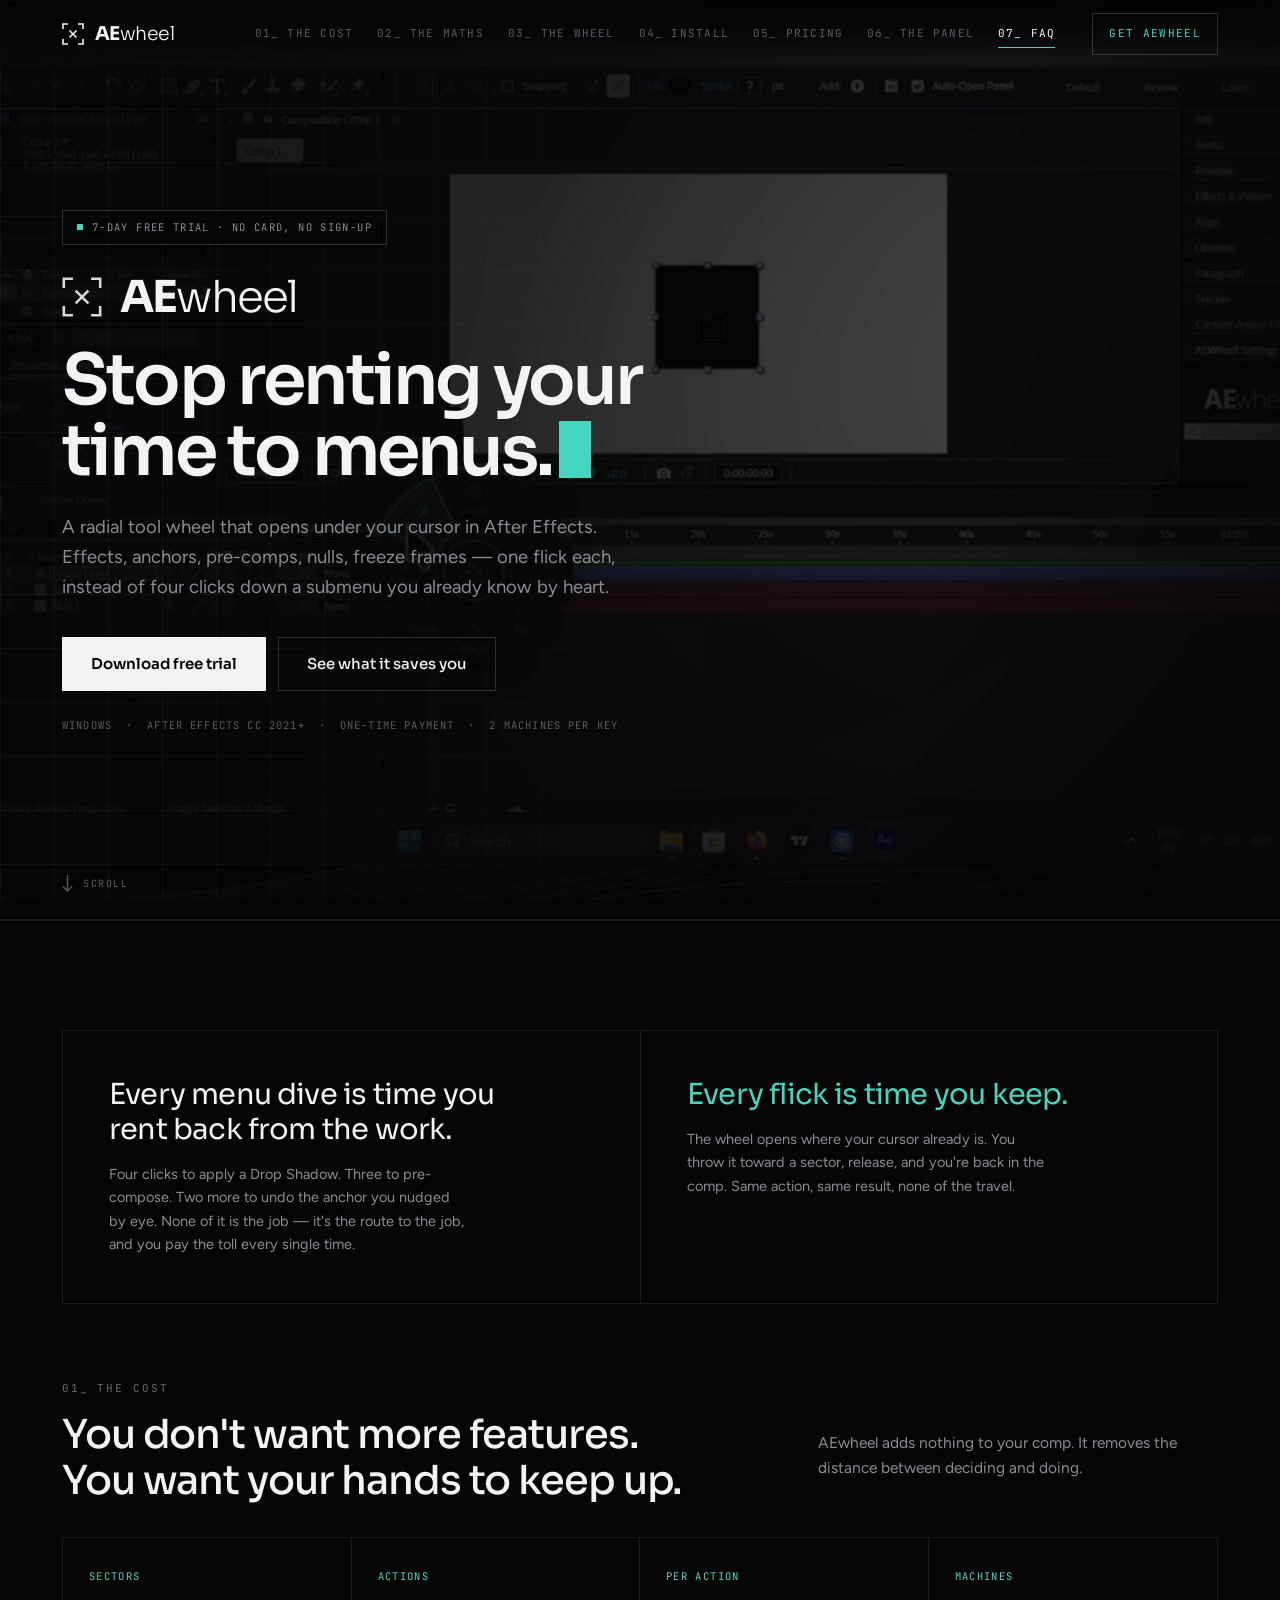
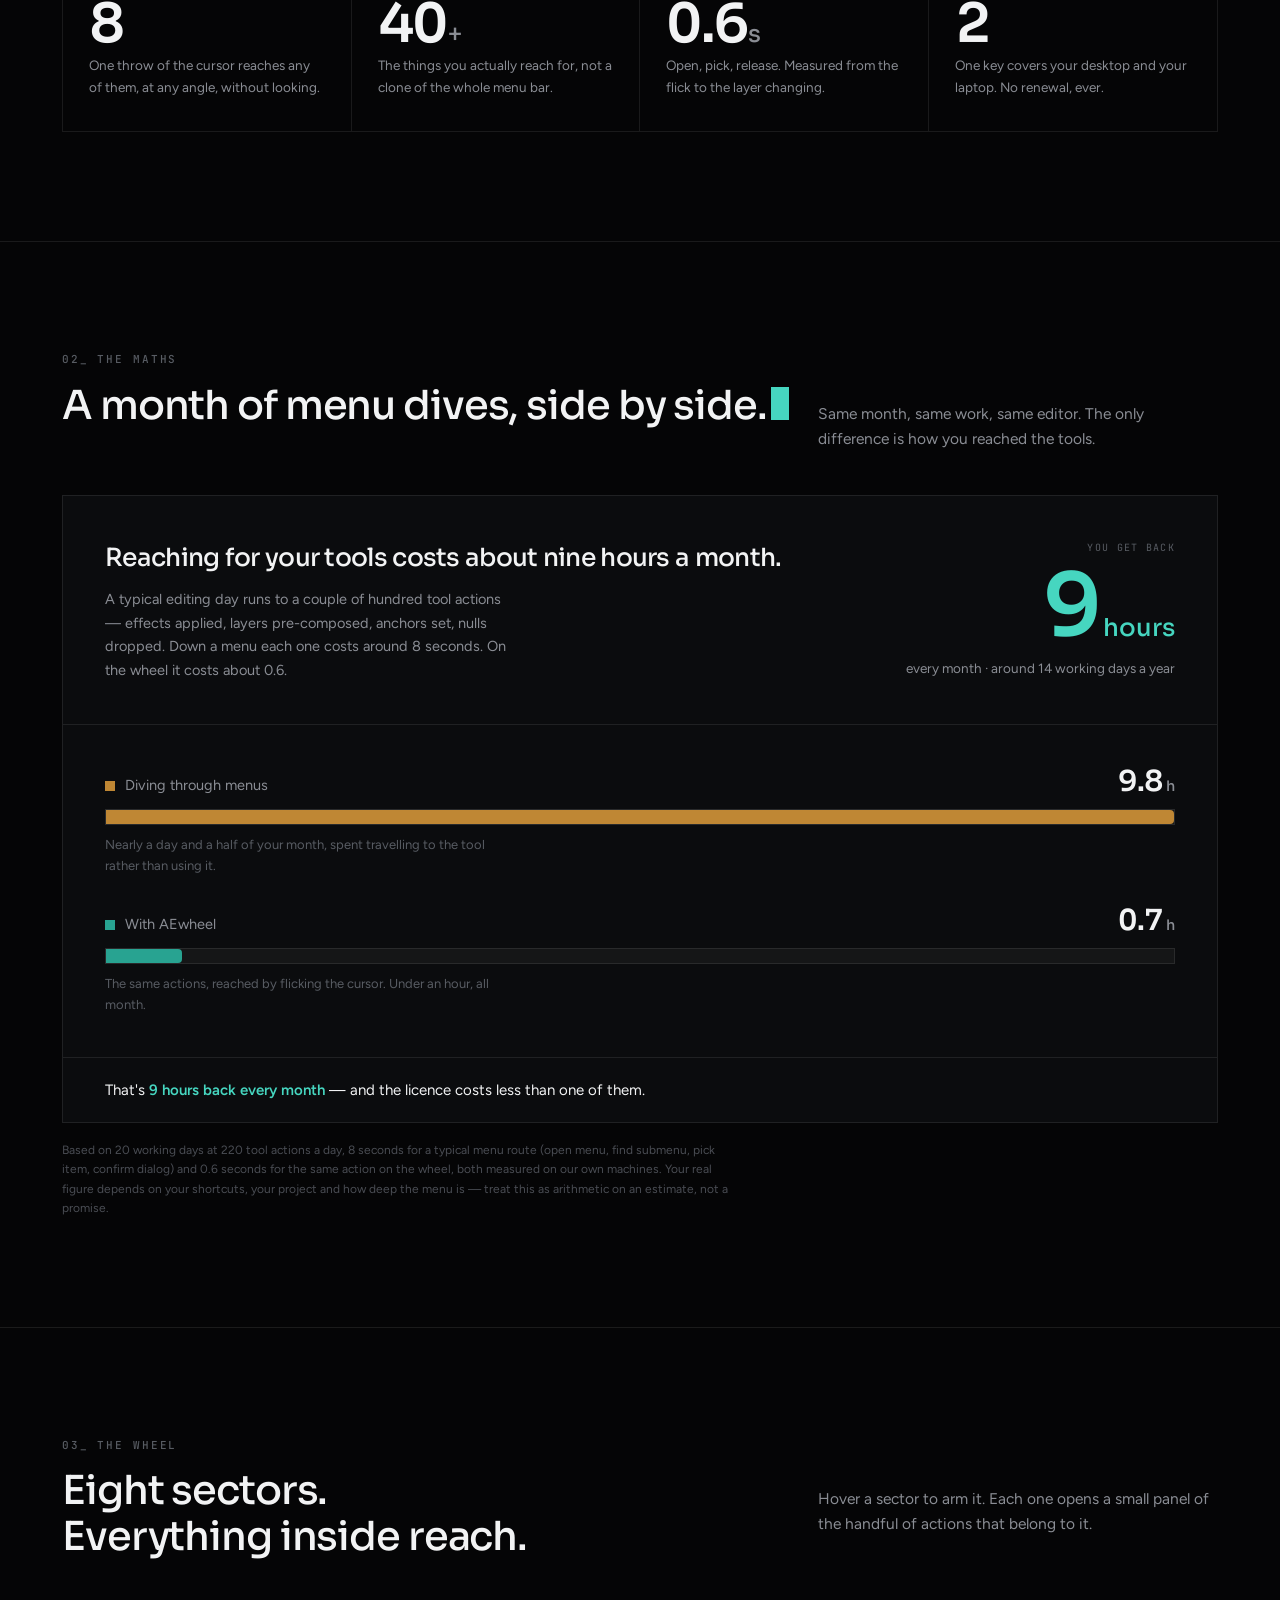
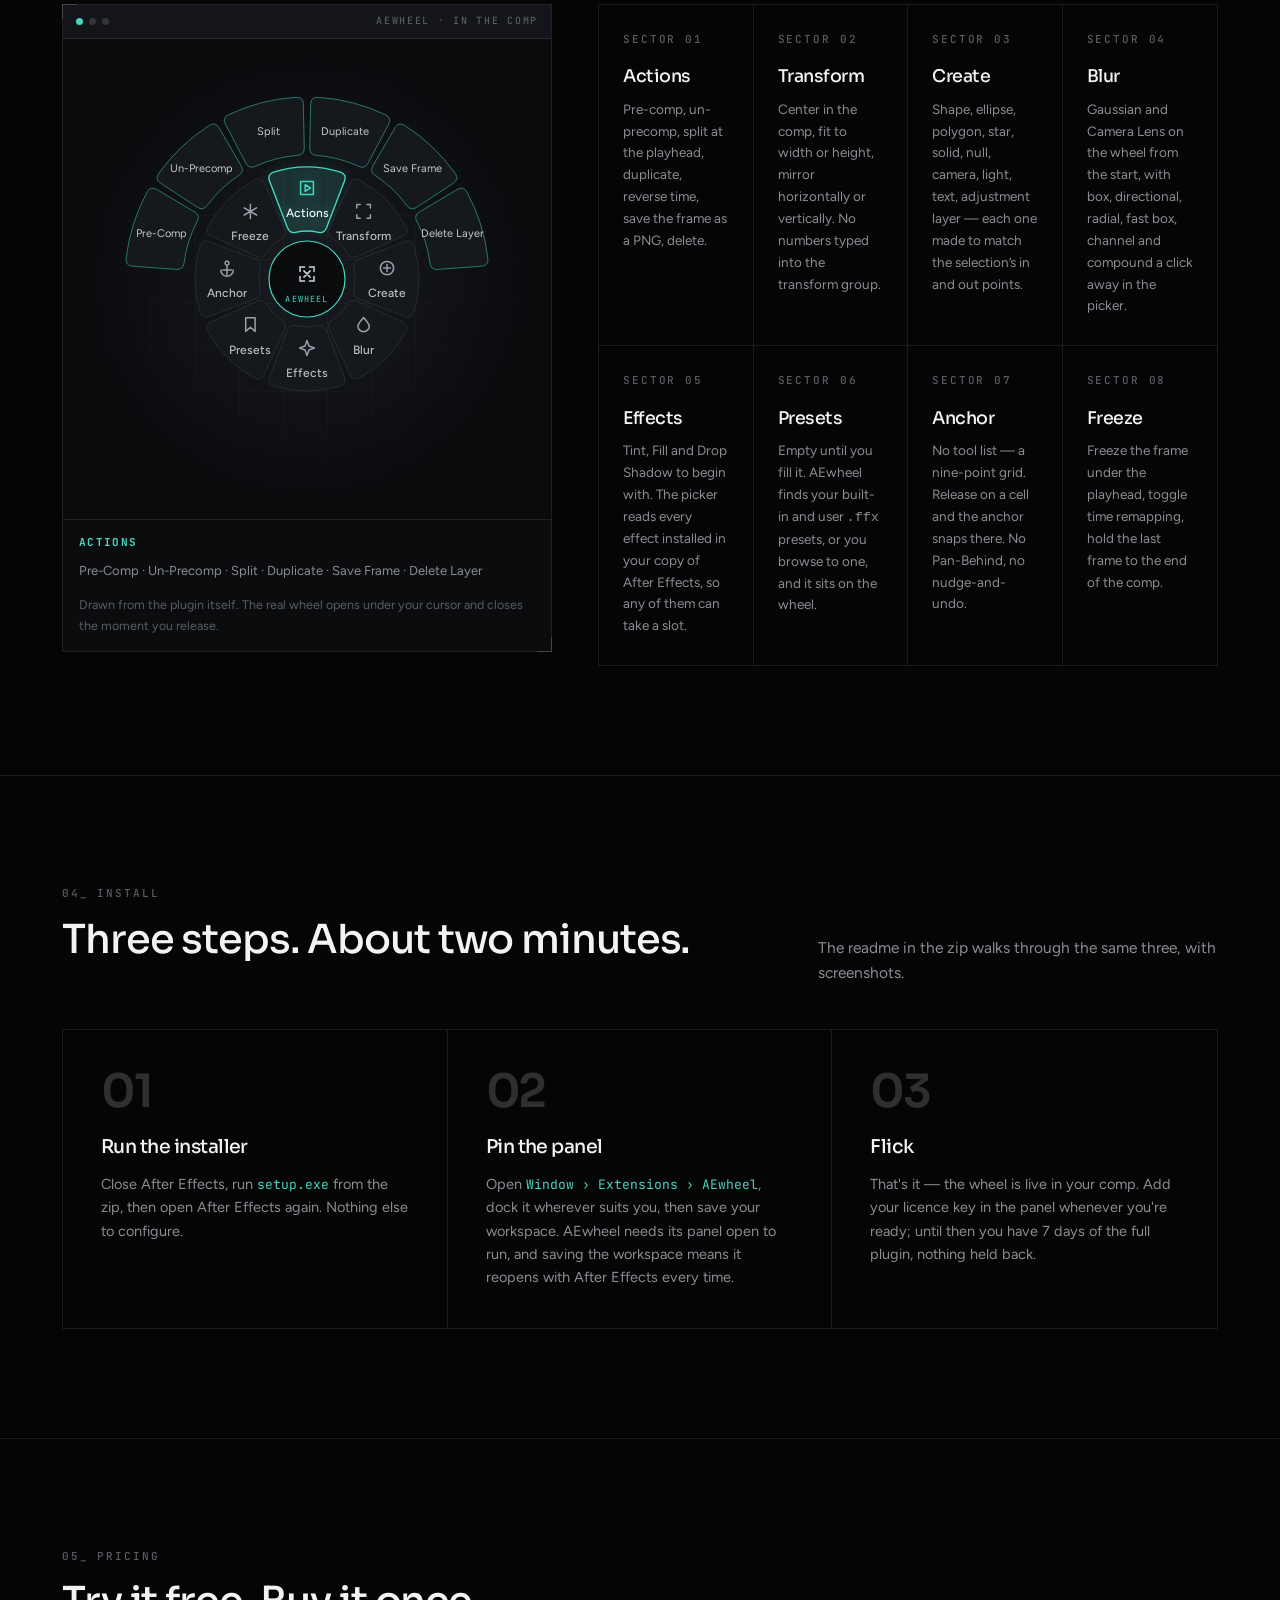
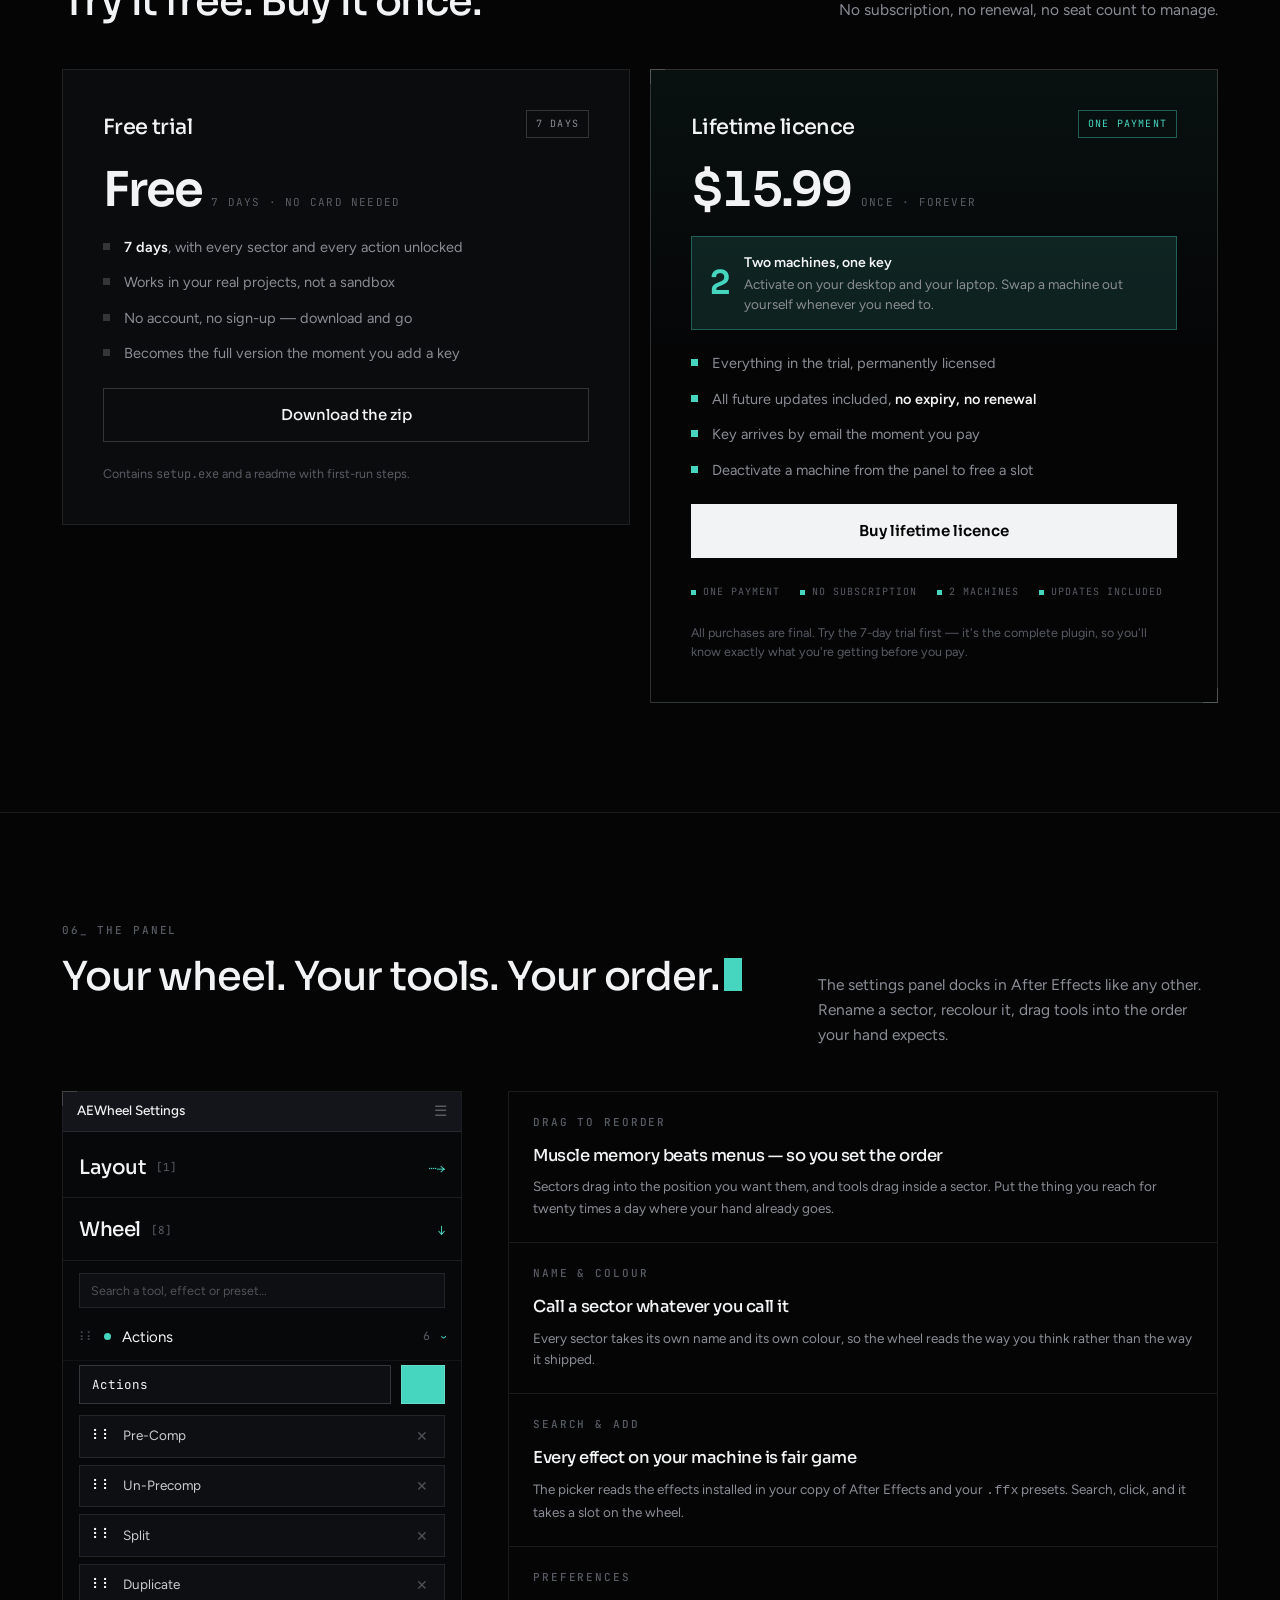
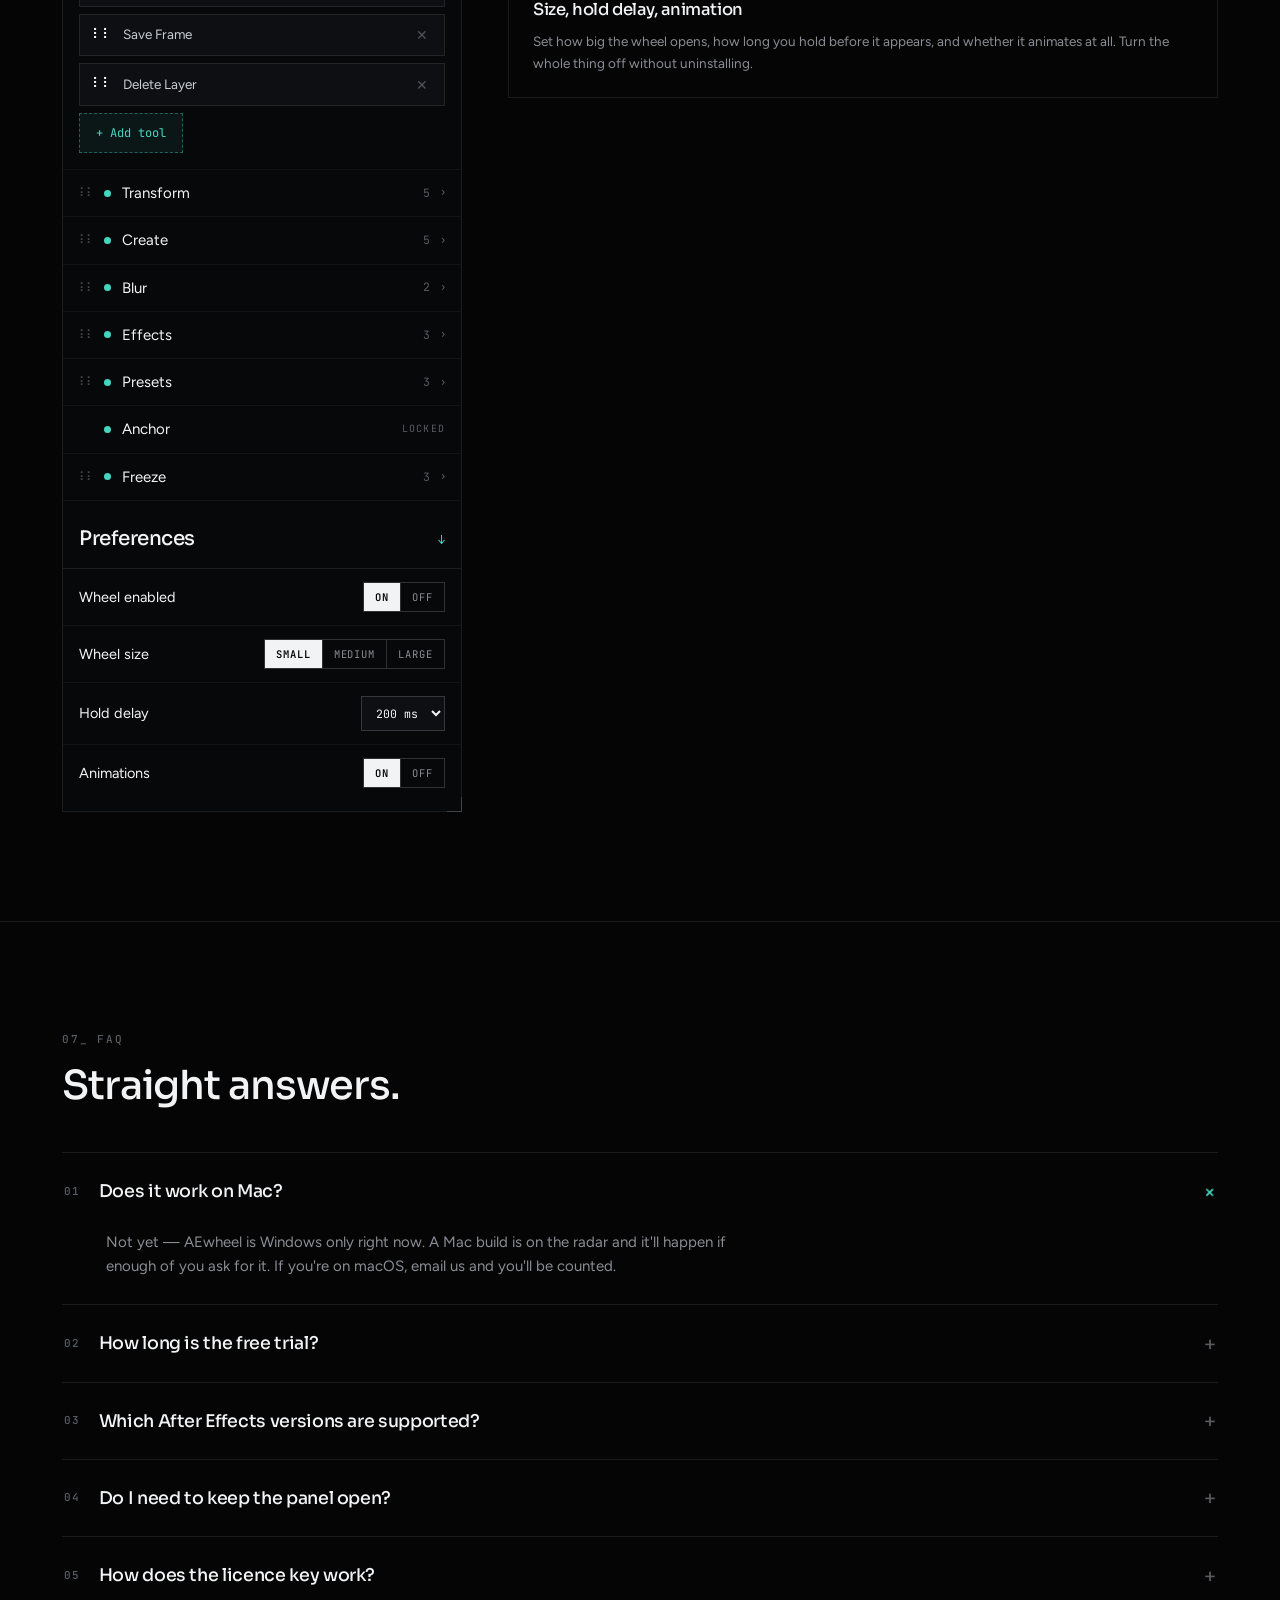
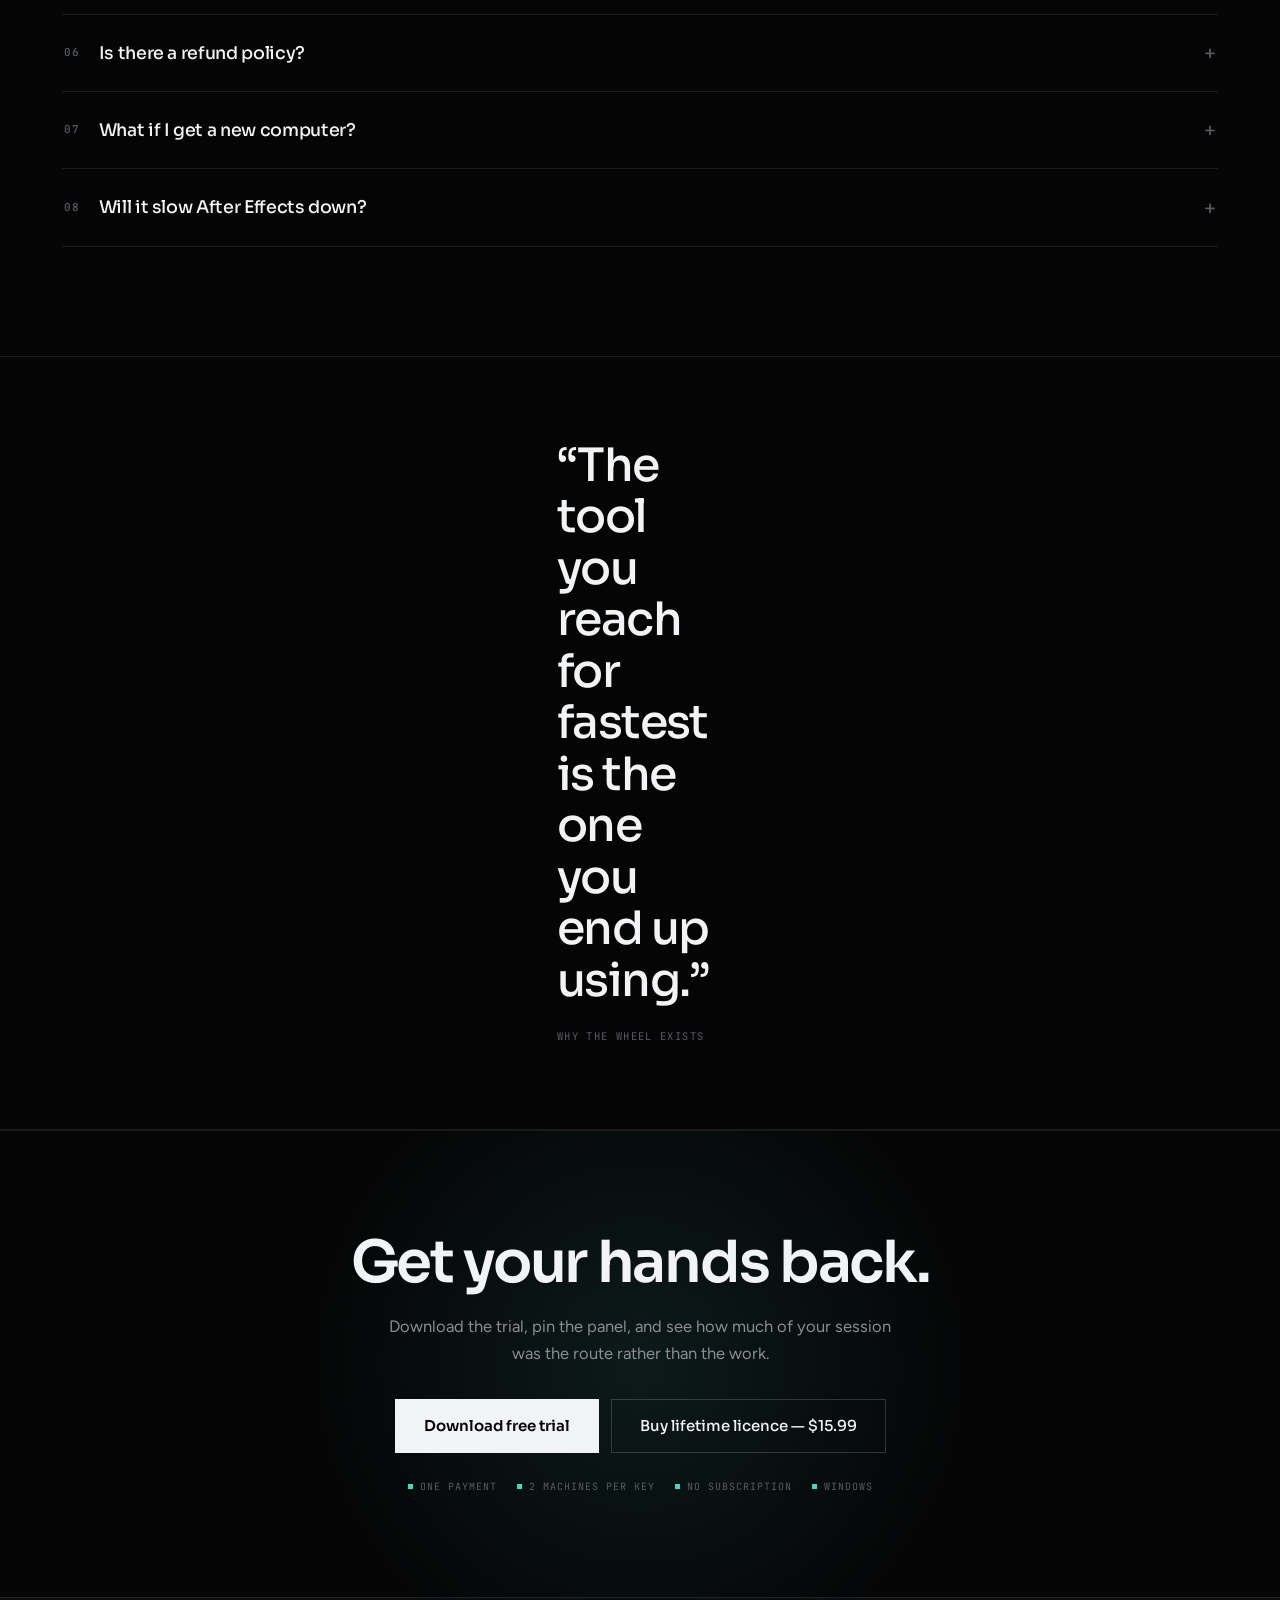
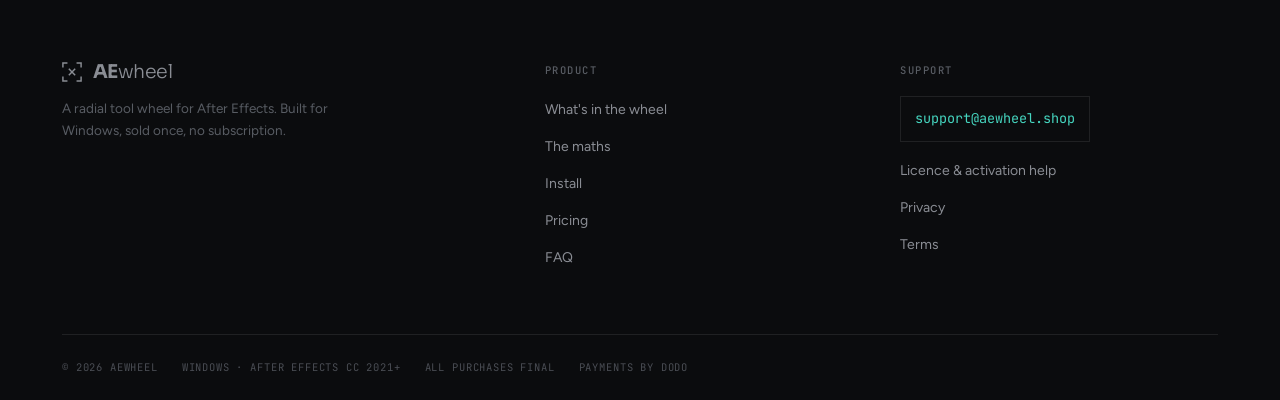
==== index.html @ 1030b9db "Add files via upload" ====
<!doctype html>
<html lang="en">
<meta charset="utf-8">
<meta name="viewport" content="width=device-width,initial-scale=1">
<title>AEwheel — a radial tool wheel for After Effects</title>
<meta name="description" content="AEwheel opens a radial tool wheel under your cursor in After Effects. Effects, anchors, pre-comps and freeze frames in one flick. Free 7-day trial, then $15.99 once — Windows, two machines per key.">
<link rel="preconnect" href="https://fonts.googleapis.com">
<link rel="preconnect" href="https://fonts.gstatic.com" crossorigin>
<link rel="stylesheet" href="https://fonts.googleapis.com/css2?family=Sora:wght@300;400;500;600;700&family=Figtree:wght@400;500;600&family=JetBrains+Mono:wght@400;500&display=swap">
<style>
/* Layout: full-bleed video hero, then hairline-divided bands down one column,
   with a numbered sticky nav that tracks the section. Bracket corners are the
   recurring motif, lifted from the plugin panel. Motion: hero plays in on load,
   bands rise in on scroll, numbers count, chart lines draw. */
:root{
  --ink:#050506;
  --panel:#0b0c0e;
  --panel-2:#13151a;
  --line:rgba(255,255,255,.085);
  --line-2:rgba(255,255,255,.17);
  --fg:#f2f3f4;
  --dim:#8a8d94;
  --faint:#585c63;
  --accent:#46d6c0;          /* UI accent — the panel's teal */
  --accent-soft:rgba(70,214,192,.13);
  --c-wheel:#28a391;         /* chart: AEwheel     (validated pair) */
  --c-dive:#bf8734;          /* chart: menu diving (validated pair) */
  --display:'Sora',-apple-system,'Segoe UI',Helvetica,sans-serif;
  --body:'Figtree',-apple-system,'Segoe UI',Helvetica,sans-serif;
  --mono:'JetBrains Mono',ui-monospace,'SF Mono',Consolas,monospace;
  --ease:cubic-bezier(.22,.9,.24,1);
  color-scheme:dark;
}
*{box-sizing:border-box}
.sr-only{position:absolute;width:1px;height:1px;padding:0;margin:-1px;overflow:hidden;clip:rect(0 0 0 0);white-space:nowrap;border:0}
html{scroll-behavior:smooth;scroll-padding-top:88px}
body{
  margin:0;background:var(--ink);color:var(--fg);
  font-family:var(--body);font-size:16px;line-height:1.62;
  -webkit-font-smoothing:antialiased;
}
img,video{max-width:100%}
a{color:inherit}
h1,h2,h3,h4{margin:0;font-family:var(--display);font-weight:600;text-wrap:balance;letter-spacing:-.028em}
p{margin:0}

/* ---------------- motion ---------------- */
@keyframes rise{from{opacity:0;transform:translateY(20px)}to{opacity:1;transform:none}}
@keyframes fade{from{opacity:0}to{opacity:1}}
@keyframes segIn{from{opacity:0;transform:var(--pos) scale(.4)}to{opacity:1;transform:var(--pos) scale(1)}}
@keyframes chipIn{from{opacity:0;transform:translateY(5px)}to{opacity:1;transform:none}}
@keyframes nudge{0%,100%{transform:translateY(0);opacity:.45}50%{transform:translateY(6px);opacity:1}}
.anim{animation:rise .85s var(--ease) both}
.d1{animation-delay:.1s}.d2{animation-delay:.2s}.d3{animation-delay:.3s}
.d4{animation-delay:.4s}.d5{animation-delay:.5s}.d6{animation-delay:.6s}.d7{animation-delay:.72s}

[data-anim="on"] .rv{opacity:0;transform:translateY(28px);transition:opacity .9s var(--ease),transform .9s var(--ease)}
[data-anim="on"] .rv.in{opacity:1;transform:none}
[data-anim="on"] .rvs>*{opacity:0;transform:translateY(24px);transition:opacity .75s var(--ease),transform .75s var(--ease)}
[data-anim="on"] .rvs.in>*{opacity:1;transform:none}
[data-anim="on"] .rvs.in>*:nth-child(2){transition-delay:.07s}
[data-anim="on"] .rvs.in>*:nth-child(3){transition-delay:.14s}
[data-anim="on"] .rvs.in>*:nth-child(4){transition-delay:.21s}
[data-anim="on"] .rvs.in>*:nth-child(5){transition-delay:.28s}
[data-anim="on"] .rvs.in>*:nth-child(6){transition-delay:.35s}
[data-anim="on"] .rvs.in>*:nth-child(7){transition-delay:.42s}
[data-anim="on"] .rvs.in>*:nth-child(8){transition-delay:.49s}

/* ---------------- primitives ---------------- */
.wrap{max-width:1200px;margin:0 auto;padding-inline:22px}
.eyebrow{
  font-family:var(--mono);font-size:11px;font-weight:500;
  letter-spacing:.17em;text-transform:uppercase;color:var(--faint);
}
.band{border-top:1px solid var(--line)}
.band-in{padding-block:clamp(64px,8.5vw,124px)}
.brk{position:relative}
.brk::before,.brk::after{
  content:"";position:absolute;width:14px;height:14px;pointer-events:none;
  border:1.5px solid var(--line-2);
}
.brk::before{top:-1px;left:-1px;border-right:0;border-bottom:0}
.brk::after{bottom:-1px;right:-1px;border-left:0;border-top:0}
.btn{
  display:inline-flex;align-items:center;justify-content:center;gap:10px;
  min-height:54px;padding:0 28px;border:1px solid var(--line-2);
  background:transparent;color:var(--fg);
  font-family:var(--display);font-size:15px;font-weight:500;
  text-decoration:none;cursor:pointer;
  transition:background .24s var(--ease),border-color .24s var(--ease),color .24s var(--ease),transform .24s var(--ease);
}
.btn:hover{border-color:var(--accent);color:var(--accent);transform:translateY(-2px)}
.btn-fill{background:var(--fg);border-color:var(--fg);color:var(--ink);font-weight:600}
.btn-fill:hover{background:var(--accent);border-color:var(--accent);color:#042019}
:where(a,button,summary,input):focus-visible{outline:2px solid var(--accent);outline-offset:3px}
.sec-head{display:flex;flex-wrap:wrap;align-items:baseline;gap:14px 28px;margin-bottom:44px}
.sec-head .eyebrow{flex-basis:100%}
.sec-head h2{font-size:clamp(26px,3.6vw,40px);font-weight:500;flex:1 1 340px;min-width:0;line-height:1.14}
.sec-head .lede{color:var(--dim);font-size:15.5px;max-width:40ch;margin-left:auto}

/* ---------------- nav ---------------- */
.nav{
  position:sticky;top:env(safe-area-inset-top,0px);z-index:60;
  background:rgba(5,5,6,.55);backdrop-filter:blur(18px);
  border-bottom:1px solid transparent;
  transition:background .34s var(--ease),border-color .34s var(--ease);
}
.nav.stuck{background:rgba(5,5,6,.94);border-bottom-color:var(--line)}
.nav-in{display:flex;align-items:center;gap:26px;height:68px}
.mark{display:flex;align-items:center;gap:11px;text-decoration:none;flex-shrink:0}
.mark svg{transition:transform .55s var(--ease)}
.mark:hover svg{transform:rotate(45deg)}
.mark-txt{font-family:var(--display);font-size:19px;letter-spacing:-.03em;line-height:1}
.mark-txt b{font-weight:700}.mark-txt span{font-weight:300}
.nav-links{display:flex;gap:2px;margin-left:auto;list-style:none;padding:0;margin-block:0}
.nav-links a{
  position:relative;display:block;padding:8px 11px;
  font-family:var(--mono);font-size:11px;letter-spacing:.11em;text-transform:uppercase;
  color:var(--faint);text-decoration:none;transition:color .26s var(--ease);
}
.nav-links a::after{
  content:"";position:absolute;left:11px;right:11px;bottom:3px;height:1px;background:var(--accent);
  transform:scaleX(0);transform-origin:left;transition:transform .34s var(--ease);
}
.nav-links a:hover,.nav-links a.on{color:var(--fg)}
.nav-links a.on::after{transform:scaleX(1)}
.nav-cta{
  font-family:var(--mono);font-size:11px;letter-spacing:.12em;text-transform:uppercase;
  color:var(--accent);text-decoration:none;border:1px solid var(--line-2);
  padding:11px 16px;flex-shrink:0;transition:border-color .24s,background .24s;
}
.nav-cta:hover{border-color:var(--accent);background:var(--accent-soft)}
@media(max-width:1000px){.nav-links{display:none}.nav-cta{margin-left:auto}}

/* fixed numbered rail — only where the margin genuinely fits beside the 1200px column */
.rail{display:none}
@media(min-width:1460px){
  .nav-links{display:none}
  .rail{
    display:block;position:fixed;left:30px;top:50%;transform:translateY(-50%);z-index:55;
    list-style:none;margin:0;padding:0;
  }
  .rail a{
    display:flex;align-items:center;gap:9px;padding:7px 0;text-decoration:none;
    font-family:var(--mono);font-size:10.5px;letter-spacing:.12em;text-transform:uppercase;
    color:var(--faint);transition:color .26s var(--ease);
  }
  .rail a i{
    width:6px;height:6px;flex-shrink:0;background:transparent;
    border:1px solid var(--line-2);transition:background .26s var(--ease),border-color .26s var(--ease);
  }
  .rail a:hover{color:var(--dim)}
  .rail a.on{color:var(--fg)}
  .rail a.on i{background:var(--accent);border-color:var(--accent)}
}

/* typed-headline cursor, lifted from the reference site */
.cursor::after{
  content:"";display:inline-block;width:.46em;height:.82em;margin-left:.1em;
  background:var(--accent);vertical-align:-.04em;animation:blink 1.15s steps(1) infinite;
}
@keyframes blink{0%,49%{opacity:1}50%,100%{opacity:0}}

/* ---------------- background film ---------------- */
.bg-layer{
  position:fixed;inset:0;z-index:0;pointer-events:none;
  will-change:transform;contain:strict;
}
.bg-layer video{
  width:100%;height:100%;object-fit:cover;display:block;
  animation:fade 1.6s var(--ease) both;
}
.bg-veil{
  position:absolute;inset:0;
  background:
    linear-gradient(100deg,rgba(5,5,6,.95) 0%,rgba(5,5,6,.87) 40%,rgba(5,5,6,.68) 72%,rgba(5,5,6,.84) 100%),
    radial-gradient(130% 85% at 8% 36%,transparent 26%,rgba(5,5,6,.78) 100%);
}
/* past the hero the film has to sit back so body copy stays readable */
.bg-dim{position:absolute;inset:0;background:var(--ink);opacity:0}
.bg-grain{
  position:absolute;inset:0;opacity:.55;
  background-image:linear-gradient(var(--line) 1px,transparent 1px),linear-gradient(90deg,var(--line) 1px,transparent 1px);
  background-size:54px 54px;
  mask:linear-gradient(90deg,#000 0%,transparent 55%);
  -webkit-mask:linear-gradient(90deg,#000 0%,transparent 55%);
}
/* everything readable sits above the film */
.nav,main,.foot{position:relative;z-index:1}
/* once the film is gone these bands need their own ground */
.band-solid{background:var(--ink)}

/* ---------------- hero ---------------- */
.hero{position:relative;overflow:hidden;border-bottom:1px solid var(--line)}
.hero-in{position:relative;z-index:3;padding-block:clamp(72px,11vw,146px)}
.hero-col{max-width:660px}
.pill{
  display:inline-flex;align-items:center;gap:9px;margin-bottom:30px;
  border:1px solid var(--line-2);padding:8px 14px;
  font-family:var(--mono);font-size:10.5px;letter-spacing:.13em;text-transform:uppercase;color:var(--dim);
  background:rgba(5,5,6,.5);
}
.pill i{width:6px;height:6px;background:var(--accent);flex-shrink:0}
.lockup{display:flex;align-items:center;gap:18px;margin-bottom:26px}
.lockup-txt{font-family:var(--display);font-size:clamp(30px,4.6vw,44px);line-height:1;letter-spacing:-.04em}
.lockup-txt b{font-weight:700}.lockup-txt span{font-weight:300}
.hero h1{
  font-size:clamp(36px,6.4vw,70px);line-height:1.02;font-weight:600;
  letter-spacing:-.04em;margin-bottom:24px;
}
.hero h1 em{font-style:normal;color:var(--accent)}
.hero-sub{color:var(--dim);font-size:clamp(16px,1.5vw,18.5px);max-width:50ch;margin-bottom:36px}
.cta-row{display:flex;flex-wrap:wrap;gap:12px;margin-bottom:26px}
.hero-meta{
  font-family:var(--mono);font-size:10.5px;letter-spacing:.11em;text-transform:uppercase;
  color:var(--faint);display:flex;flex-wrap:wrap;gap:7px 14px;
}
.scroll-cue{
  position:relative;z-index:3;display:flex;align-items:center;gap:10px;
  padding-bottom:26px;
  font-family:var(--mono);font-size:10px;letter-spacing:.16em;text-transform:uppercase;color:var(--faint);
}
.scroll-cue svg{animation:nudge 2.4s ease-in-out infinite}

/* ---------------- statement ---------------- */
.stmt{display:grid;grid-template-columns:1fr 1fr;gap:0;border:1px solid var(--line)}
@media(max-width:800px){.stmt{grid-template-columns:1fr}}
.stmt>div{padding:clamp(28px,3.6vw,46px)}
.stmt>div+div{border-left:1px solid var(--line)}
@media(max-width:800px){.stmt>div+div{border-left:0;border-top:1px solid var(--line)}}
.stmt h3{font-size:clamp(21px,2.5vw,29px);font-weight:400;line-height:1.2;margin-bottom:16px}
.stmt .hi{color:var(--accent)}
.stmt p{color:var(--dim);font-size:14.5px;max-width:40ch}

/* ---------------- stat row ---------------- */
.stats{display:grid;grid-template-columns:repeat(4,minmax(0,1fr));border:1px solid var(--line)}
@media(max-width:900px){.stats{grid-template-columns:1fr 1fr}}
@media(max-width:480px){.stats{grid-template-columns:1fr}}
.stat{padding:30px 26px 32px;border-right:1px solid var(--line)}
.stat:last-child{border-right:0}
@media(max-width:900px){
  .stat{border-bottom:1px solid var(--line)}
  .stat:nth-child(2n){border-right:0}
  .stat:nth-last-child(-n+2){border-bottom:0}
}
@media(max-width:480px){
  .stat{border-right:0}
  .stat:nth-last-child(-n+2){border-bottom:1px solid var(--line)}
  .stat:last-child{border-bottom:0}
}
.stat b{
  display:block;font-family:var(--display);font-size:clamp(38px,4.6vw,54px);font-weight:600;
  letter-spacing:-.045em;line-height:1;font-variant-numeric:tabular-nums;margin-bottom:4px;
}
.stat b small{font-size:.44em;font-weight:500;letter-spacing:-.01em;color:var(--dim)}
.stat .k{font-family:var(--mono);font-size:10.5px;letter-spacing:.13em;text-transform:uppercase;color:var(--accent);margin-bottom:12px;display:block}
.stat p{color:var(--dim);font-size:13.5px}

/* ---------------- the maths: two bars, one headline ---------------- */
.calc{border:1px solid var(--line);background:var(--panel)}
.calc-head{
  display:grid;grid-template-columns:minmax(0,1fr) minmax(0,auto);gap:clamp(20px,3vw,48px);
  padding:clamp(26px,3.4vw,42px);border-bottom:1px solid var(--line);align-items:center;
}
@media(max-width:820px){.calc-head{grid-template-columns:1fr;gap:26px}}
.calc-head h3{font-size:clamp(19px,2.2vw,25px);font-weight:500;margin-bottom:10px}
.calc-head p{color:var(--dim);font-size:14.5px;max-width:46ch}
.hero-num{text-align:right;flex-shrink:0}
@media(max-width:820px){.hero-num{text-align:left}}
.hero-num .k{
  font-family:var(--mono);font-size:10px;letter-spacing:.13em;text-transform:uppercase;
  color:var(--faint);display:block;margin-bottom:10px;
}
.hero-num b{
  display:block;font-family:var(--display);font-size:clamp(54px,7.6vw,88px);font-weight:600;
  letter-spacing:-.05em;line-height:.9;color:var(--accent);font-variant-numeric:tabular-nums;
}
.hero-num b small{font-size:.28em;font-weight:500;letter-spacing:0}
.hero-num .sub{font-size:13.5px;color:var(--dim);margin-top:12px}

.bars{padding:clamp(26px,3.4vw,42px)}
.bar-row+.bar-row{margin-top:clamp(22px,2.6vw,30px)}
.bar-top{display:flex;align-items:baseline;justify-content:space-between;gap:16px;margin-bottom:11px}
.bar-name{display:flex;align-items:center;gap:10px;font-size:14.5px;color:var(--dim);min-width:0}
.bar-name i{width:10px;height:10px;flex-shrink:0;display:block}
.bar-val{
  font-family:var(--display);font-size:clamp(21px,2.6vw,29px);font-weight:600;
  letter-spacing:-.04em;line-height:1;font-variant-numeric:tabular-nums;white-space:nowrap;
}
.bar-val small{font-size:.5em;font-weight:500;color:var(--dim);letter-spacing:0}
.track{height:16px;background:rgba(255,255,255,.04);border:1px solid var(--line)}
.fill{height:100%;width:0;border-radius:0 4px 4px 0;transition:width 1.15s var(--ease)}
.bar-note{margin-top:9px;font-size:13px;color:var(--faint);max-width:52ch}
.calc-foot{
  border-top:1px solid var(--line);padding:20px clamp(26px,3.4vw,42px);
  display:flex;flex-wrap:wrap;gap:8px 26px;align-items:baseline;
}
.calc-foot .big{font-size:15px;color:var(--fg)}
.calc-foot .big b{color:var(--accent);font-weight:600}
.foot-src{
  font-size:12px;color:#4a4d54;line-height:1.6;margin-top:18px;max-width:84ch;
}

/* ---------------- wheel panel ---------------- */
.panel-demo{background:var(--panel);border:1px solid var(--line)}
.pd-bar{
  display:flex;align-items:center;justify-content:space-between;gap:12px;height:34px;
  padding:0 13px;background:var(--panel-2);border-bottom:1px solid var(--line);
}
.dots{display:flex;gap:6px}
.dots i{width:7px;height:7px;border-radius:50%;background:#32353b;display:block}
.dots i:first-child{background:var(--accent)}
.pd-bar .eyebrow{font-size:10px}
.stage{
  position:relative;display:grid;place-items:center;overflow:hidden;padding:10px;
  background:radial-gradient(circle at 50% 50%,#181b20 0%,#0a0b0d 66%);
}
.stage::before{
  content:"";position:absolute;inset:0;opacity:.5;
  background-image:linear-gradient(var(--line) 1px,transparent 1px),linear-gradient(90deg,var(--line) 1px,transparent 1px);
  background-size:44px 44px;
  mask:radial-gradient(circle at 50% 50%,#000 0%,transparent 72%);
  -webkit-mask:radial-gradient(circle at 50% 50%,#000 0%,transparent 72%);
}
#wheelSvg{position:relative;display:block;width:100%;height:auto;max-width:460px;overflow:visible}

/* a sector: rounded annular wedge, icon over label, like the panel */
.sx{cursor:pointer}
.sx .pl{
  fill:#15181c;stroke:rgba(255,255,255,.085);stroke-width:1;
  transition:fill .18s var(--ease),stroke .18s var(--ease);
}
.sx .ic{fill:none;stroke:#9aa0a7;stroke-width:1.5;stroke-linecap:round;stroke-linejoin:round;transition:stroke .18s var(--ease)}
.sx .lb{
  fill:#b9bec4;font-family:var(--body);font-size:12px;font-weight:500;
  text-anchor:middle;transition:fill .18s var(--ease);
}
.sx:hover .pl{fill:#1b1f24;stroke:var(--line-2)}
.sx:hover .ic{stroke:#dfe3e7}
.sx:hover .lb{fill:#e6e9ec}
.sx.on .pl{fill:rgba(70,214,192,.1);stroke:var(--accent);stroke-width:1.4}
.sx.on .ic{stroke:var(--accent)}
.sx.on .lb{fill:#eafffb}
.sx.on{filter:drop-shadow(0 0 7px rgba(70,214,192,.45))}

/* outer ring: the armed sector's tools */
.tx .pl{
  fill:#15181c;stroke:rgba(70,214,192,.5);stroke-width:1;
  transition:fill .16s var(--ease),stroke .16s var(--ease);
}
.tx .lb{fill:#c4c9cf;font-family:var(--body);font-size:11px;text-anchor:middle;transition:fill .16s var(--ease)}
.tx:hover .pl,.tx.hot .pl{fill:rgba(70,214,192,.16);stroke:var(--accent);stroke-width:1.5}
.tx:hover .lb,.tx.hot .lb{fill:#eafffb}
.tx:hover,.tx.hot{filter:drop-shadow(0 0 7px rgba(70,214,192,.5))}
.tx{cursor:default;animation:segPop .26s var(--ease) both}
/* the anchor sector is a 3x3 grid, not a tool list */
.ag rect{fill:#15181c;stroke:rgba(70,214,192,.45);stroke-width:1;transition:fill .16s var(--ease)}
.ag rect:hover,.ag rect.hot{fill:rgba(70,214,192,.3);stroke:var(--accent)}

.hub-c{fill:#0a0b0d;stroke:var(--accent);stroke-width:1.2}
.hub-x{fill:none;stroke:#cfd4d9;stroke-width:1.5;stroke-linecap:round}
.hub-t{fill:var(--accent);font-family:var(--mono);font-size:8.5px;letter-spacing:.14em;text-anchor:middle}

/* staged entrance, matching the panel's quick pop */
#wheelSvg .sx,#wheelSvg .tx{transform-box:view-box;transform-origin:230px 230px}
.wheel-anim .sx{animation:segPop .34s var(--ease) both}
@keyframes segPop{from{opacity:0;transform:scale(.46)}to{opacity:1;transform:scale(1)}}

.readout{
  display:flex;flex-wrap:wrap;gap:9px 14px;align-items:baseline;
  padding:14px 16px;border-top:1px solid var(--line);min-height:62px;
}
.readout b{font-family:var(--mono);font-size:11px;letter-spacing:.12em;text-transform:uppercase;color:var(--accent)}
.readout span{font-size:13px;color:var(--dim)}
.pd-cap{padding:0 16px 15px;font-size:12.5px;color:var(--faint)}

/* demo beside its explainer column */
.demo-grid{display:grid;gap:clamp(24px,3.6vw,52px);align-items:start}
#wheelGrid{grid-template-columns:minmax(0,490px) minmax(0,1fr)}
#panelGrid{grid-template-columns:minmax(0,400px) minmax(0,1fr)}
/* on a phone the demo carries the section alone — the explainer column
   only makes an already long page longer */
@media(max-width:760px){
  #wheelGrid,#panelGrid{grid-template-columns:1fr}
  #wheelGrid .tools,#panelGrid .pn-notes{display:none}
}

/* ---------------- sector grid ---------------- */
.tools{display:grid;grid-template-columns:repeat(4,minmax(0,1fr));border:1px solid var(--line)}
@media(max-width:1000px){.tools{grid-template-columns:repeat(2,minmax(0,1fr))}}
@media(max-width:540px){.tools{grid-template-columns:1fr}}
.tool{padding:26px 24px 28px;border-right:1px solid var(--line);border-bottom:1px solid var(--line);transition:background .34s var(--ease)}
.tool:hover{background:rgba(255,255,255,.02)}
.tool .eyebrow{display:block;margin-bottom:14px}
.tool h3{font-size:17.5px;font-weight:500;margin-bottom:8px}
.tool p{color:var(--dim);font-size:13.5px}
.tools>:nth-child(4n){border-right:0}
.tools>:nth-last-child(-n+4){border-bottom:0}
@media(max-width:1000px){
  .tools>*{border-right:1px solid var(--line)}
  .tools>:nth-child(2n){border-right:0}
  .tools>:nth-last-child(-n+4){border-bottom:1px solid var(--line)}
  .tools>:nth-last-child(-n+2){border-bottom:0}
}
@media(max-width:540px){
  .tools>*{border-right:0;border-bottom:1px solid var(--line)}
  .tools>:last-child{border-bottom:0}
}

/* ---------------- steps ---------------- */
.steps{display:grid;grid-template-columns:repeat(3,minmax(0,1fr));gap:0;border:1px solid var(--line)}
@media(max-width:820px){.steps{grid-template-columns:1fr}}
.step{padding:clamp(26px,3.2vw,38px);border-right:1px solid var(--line)}
.step:last-child{border-right:0}
@media(max-width:820px){
  .step{border-right:0;border-bottom:1px solid var(--line)}
  .step:last-child{border-bottom:0}
}
.step .n{
  font-family:var(--display);font-size:46px;font-weight:600;letter-spacing:-.05em;
  color:var(--line-2);line-height:1;display:block;margin-bottom:18px;
}
.step h3{font-size:19px;font-weight:500;margin-bottom:10px}
.step p{color:var(--dim);font-size:14.5px}
.step code{font-family:var(--mono);font-size:13px;color:var(--accent)}

/* ---------------- pricing ---------------- */
.plans{display:grid;grid-template-columns:1fr 1fr;gap:20px;align-items:start}
@media(max-width:780px){.plans{grid-template-columns:1fr}}
.plan{
  background:var(--panel);border:1px solid var(--line);padding:clamp(28px,3.4vw,40px);
  display:flex;flex-direction:column;gap:22px;transition:border-color .42s var(--ease);
}
.plan:hover{border-color:var(--line-2)}
.plan.lead{border-color:var(--line-2);background:linear-gradient(180deg,rgba(70,214,192,.055),transparent 46%)}
.plan-top{display:flex;align-items:flex-start;justify-content:space-between;gap:16px}
.plan h3{font-size:21px;font-weight:500}
.tag{
  font-family:var(--mono);font-size:10px;letter-spacing:.12em;text-transform:uppercase;color:var(--accent);
  border:1px solid rgba(70,214,192,.4);padding:5px 9px;white-space:nowrap;
}
.price{display:flex;align-items:baseline;gap:10px;flex-wrap:wrap}
.price b{font-family:var(--display);font-size:clamp(36px,4.6vw,48px);font-weight:600;letter-spacing:-.045em;line-height:1;font-variant-numeric:tabular-nums}
.price span{font-family:var(--mono);font-size:11px;letter-spacing:.11em;text-transform:uppercase;color:var(--faint)}
.plan ul{list-style:none;padding:0;margin:0;display:grid;gap:12px}
.plan li{position:relative;padding-left:21px;font-size:14.5px;color:var(--dim)}
.plan li::before{content:"";position:absolute;left:0;top:7px;width:7px;height:7px;background:var(--line-2)}
.plan.lead li::before{background:var(--accent)}
.plan li b{color:var(--fg);font-weight:600}
.plan .btn{width:100%}
.fine{font-size:12.5px;color:var(--faint);line-height:1.58}
.fine code{font-family:var(--mono);font-size:12px}
/* the 2-device allowance, called out rather than buried in the list */
.devices{
  border:1px solid rgba(70,214,192,.34);background:var(--accent-soft);
  padding:15px 17px;display:flex;align-items:center;gap:14px;
}
.devices .n{
  font-family:var(--display);font-size:33px;font-weight:600;letter-spacing:-.045em;
  line-height:1;color:var(--accent);flex-shrink:0;font-variant-numeric:tabular-nums;
}
.devices .t{font-size:13.5px;color:var(--dim);line-height:1.5}
.devices .t b{display:block;color:var(--fg);font-weight:600;font-size:14px;margin-bottom:1px}
.trust{
  display:flex;flex-wrap:wrap;gap:7px 20px;margin-top:4px;
  font-family:var(--mono);font-size:10px;letter-spacing:.1em;text-transform:uppercase;color:var(--faint);
}
.trust span{display:flex;align-items:center;gap:7px}
.trust span::before{content:"";width:5px;height:5px;background:var(--accent);flex-shrink:0}

/* ---------------- settings panel mock ---------------- */
.settings{background:#07080a;border:1px solid var(--line);font-size:14px;position:relative}
.st-bar{
  display:flex;align-items:center;gap:11px;height:40px;padding:0 14px;
  background:var(--panel-2);border-bottom:1px solid var(--line);
}
.st-bar b{font-weight:500;font-size:13.5px;color:var(--fg)}
.st-bar i{margin-left:auto;color:var(--faint);font-style:normal;font-size:15px;line-height:1}
.st-body{padding:4px 0 10px}
.st-sec{
  display:flex;align-items:center;gap:10px;padding:16px 16px 13px;
  border-bottom:1px solid var(--line);
}
.st-sec h4{font-family:var(--display);font-size:20px;font-weight:500;letter-spacing:-.025em;margin:0;color:var(--fg)}
.st-sec .ct{font-family:var(--mono);font-size:11px;color:var(--faint)}
.st-sec .ar{margin-left:auto;color:var(--accent);font-size:13px;letter-spacing:-1px}
.st-search{
  width:calc(100% - 32px);margin:12px 16px 6px;background:#0d0f12;color:var(--fg);
  border:1px solid var(--line);padding:9px 11px;font-family:var(--body);font-size:12.5px;
}
.st-search::placeholder{color:#4e5259}
.st-search:focus{outline:none;border-color:var(--accent)}

.st-row{
  display:flex;align-items:center;gap:11px;padding:11px 16px;cursor:pointer;
  border-bottom:1px solid rgba(255,255,255,.045);transition:background .18s var(--ease);
}
.st-row:hover{background:rgba(255,255,255,.025)}
.st-row .gr{color:#42464d;font-size:12px;letter-spacing:-2px;line-height:1;flex-shrink:0;cursor:grab}
.st-row .dot{width:7px;height:7px;border-radius:50%;background:var(--accent);flex-shrink:0}
.st-row .nm{font-size:15px;color:var(--fg);flex:1;min-width:0}
.st-row .ct{font-family:var(--mono);font-size:11.5px;color:var(--faint)}
.st-row .chev{color:var(--faint);font-size:12px;transition:transform .24s var(--ease)}
.st-row.open .chev{transform:rotate(90deg);color:var(--accent)}
.st-row .lk{font-family:var(--mono);font-size:10px;letter-spacing:.12em;color:var(--faint)}

.st-panel{padding:4px 16px 16px;border-bottom:1px solid rgba(255,255,255,.045);animation:rise .3s var(--ease) both}
.st-name{display:flex;gap:10px;margin-bottom:11px}
.st-name input{
  flex:1;min-width:0;background:#0d0f12;border:1px solid var(--line-2);color:var(--fg);
  padding:10px 12px;font-family:var(--mono);font-size:12.5px;
}
.st-name input:focus{outline:none;border-color:var(--accent)}
.st-sw{width:44px;flex-shrink:0;border:1px solid var(--line-2);background:var(--accent);cursor:pointer}
.st-tool{
  display:flex;align-items:center;gap:11px;background:#0d0f12;border:1px solid var(--line);
  padding:9px 12px;margin-bottom:7px;animation:chipIn .26s var(--ease) both;
}
.st-tool .nm{flex:1;min-width:0;font-size:13.5px;color:#c9ced3}
.st-tool button{
  background:none;border:0;color:#4e5259;cursor:pointer;font-size:14px;line-height:1;padding:2px 4px;
}
.st-tool button:hover{color:#e07b6a}
.st-add{
  position:relative;background:rgba(70,214,192,.07);border:1px dashed rgba(70,214,192,.4);
  color:var(--accent);font-family:var(--mono);font-size:12px;padding:11px 16px;cursor:pointer;
  width:auto;transition:background .2s var(--ease);
}
.st-add:hover{background:rgba(70,214,192,.14)}
.st-pref{display:flex;align-items:center;gap:14px;padding:13px 16px;border-bottom:1px solid rgba(255,255,255,.045)}
.st-pref .nm{flex:1;min-width:0;font-size:14.5px;color:var(--fg)}
.seg-ctl{display:flex;border:1px solid var(--line-2)}
.seg-ctl button{
  background:none;border:0;color:var(--dim);font-family:var(--mono);font-size:10.5px;letter-spacing:.09em;
  padding:7px 11px;cursor:pointer;transition:background .18s,color .18s;
}
.seg-ctl button+button{border-left:1px solid var(--line-2)}
.seg-ctl button.on{background:var(--fg);color:var(--ink);font-weight:600}
.st-pref select{
  background:#0d0f12;border:1px solid var(--line-2);color:var(--fg);
  font-family:var(--mono);font-size:11.5px;padding:8px 10px;
}
/* the add-tool dialog */
.st-modal{
  position:absolute;inset:0;z-index:5;display:none;
  background:rgba(4,5,6,.86);backdrop-filter:blur(3px);padding:22px;
}
.st-modal.on{display:grid;place-items:center;animation:fade .2s var(--ease) both}
.st-modal-in{
  width:100%;max-width:330px;background:var(--panel);border:1px solid var(--line-2);
  max-height:100%;display:flex;flex-direction:column;
}
.st-modal-hd{display:flex;align-items:center;gap:10px;padding:13px 14px;border-bottom:1px solid var(--line)}
.st-modal-hd b{font-family:var(--mono);font-size:11px;letter-spacing:.12em;text-transform:uppercase;color:var(--accent)}
.st-modal-hd button{margin-left:auto;background:none;border:0;color:var(--faint);cursor:pointer;font-size:15px;line-height:1}
.st-modal-hd button:hover{color:var(--fg)}
.st-modal-list{overflow:auto;padding:8px;display:grid;gap:6px}
.st-opt{
  display:flex;align-items:center;gap:10px;background:#0d0f12;border:1px solid var(--line);
  padding:9px 11px;cursor:pointer;font-size:13px;color:#c9ced3;text-align:left;
}
.st-opt:hover{border-color:var(--accent);color:var(--fg)}
.st-opt span{margin-left:auto;font-family:var(--mono);font-size:10px;color:var(--faint)}
.st-empty{padding:16px;font-size:12.5px;color:var(--faint)}

.pn-notes{display:grid;gap:0;border:1px solid var(--line);align-content:start}
.pn-note{padding:22px 24px;border-bottom:1px solid var(--line)}
.pn-note:last-child{border-bottom:0}
.pn-note .eyebrow{display:block;margin-bottom:11px}
.pn-note h3{font-size:16.5px;font-weight:500;margin-bottom:7px}
.pn-note p{color:var(--dim);font-size:13.5px}

/* ---------------- pull quote ---------------- */
.quote{border-top:1px solid var(--line);border-bottom:1px solid var(--line)}
.quote-in{padding-block:clamp(48px,6.5vw,88px);max-width:21ch}
.quote p{
  font-family:var(--display);font-size:clamp(25px,3.9vw,46px);font-weight:500;
  letter-spacing:-.035em;line-height:1.12;
}
.quote .src{
  display:block;margin-top:22px;font-family:var(--mono);font-size:10.5px;
  letter-spacing:.13em;text-transform:uppercase;color:var(--faint);
}

/* ---------------- faq ---------------- */
.faq{border-top:1px solid var(--line)}
.faq details{border-bottom:1px solid var(--line)}
.faq summary{
  display:flex;align-items:center;gap:18px;padding:24px 2px;cursor:pointer;list-style:none;
  font-family:var(--display);font-size:17.5px;font-weight:500;letter-spacing:-.02em;
  transition:color .22s var(--ease);
}
.faq summary:hover{color:var(--accent)}
.faq summary::-webkit-details-marker{display:none}
.faq summary::after{
  content:"+";margin-left:auto;font-family:var(--mono);font-size:20px;color:var(--faint);
  font-weight:400;line-height:1;transition:transform .36s var(--ease),color .24s;
}
.faq details[open] summary::after{transform:rotate(45deg);color:var(--accent)}
.faq summary .num{font-family:var(--mono);font-size:11px;letter-spacing:.12em;color:var(--faint);flex-shrink:0}
.faq .ans{padding:0 2px 26px 44px;color:var(--dim);font-size:15px;max-width:70ch;animation:rise .46s var(--ease) both}
.faq .ans code{font-family:var(--mono);font-size:13px}
@media(max-width:560px){.faq .ans{padding-left:2px}}

/* ---------------- closing band ---------------- */
.close-band{position:relative;overflow:hidden;border-top:1px solid var(--line)}
.close-band .cb-in{position:relative;z-index:2;padding-block:clamp(60px,8vw,104px);text-align:center}
.close-band h2{font-size:clamp(32px,5.4vw,58px);font-weight:600;letter-spacing:-.04em;line-height:1.04;margin-bottom:20px}
.close-band p{color:var(--dim);font-size:16.5px;max-width:48ch;margin:0 auto 32px}
.close-band .cta-row{justify-content:center;margin-bottom:0}
.cb-glow{
  position:absolute;left:50%;top:50%;transform:translate(-50%,-50%);z-index:1;
  width:min(760px,96vw);aspect-ratio:1;border-radius:50%;pointer-events:none;
  background:radial-gradient(circle,rgba(70,214,192,.1) 0%,transparent 62%);
}

/* ---------------- footer ---------------- */
.foot{border-top:1px solid var(--line);background:var(--panel)}
.foot-in{padding-block:clamp(42px,5vw,66px);display:grid;grid-template-columns:minmax(0,1.4fr) repeat(2,minmax(0,1fr));gap:38px}
@media(max-width:780px){.foot-in{grid-template-columns:1fr 1fr}}
@media(max-width:520px){.foot-in{grid-template-columns:1fr}}
.foot h4{font-family:var(--mono);font-size:10.5px;font-weight:500;letter-spacing:.14em;text-transform:uppercase;color:var(--faint);margin:0 0 17px}
.foot ul{list-style:none;padding:0;margin:0;display:grid;gap:11px}
.foot a{font-size:14px;color:var(--dim);text-decoration:none;transition:color .22s}
.foot a:hover{color:var(--fg)}
.mail{font-family:var(--mono);font-size:13.5px;color:var(--accent);border:1px solid var(--line);padding:11px 14px;display:inline-block;user-select:all}
.foot-note{
  border-top:1px solid var(--line);padding-block:24px;display:flex;flex-wrap:wrap;gap:10px 24px;
  font-family:var(--mono);font-size:10.5px;letter-spacing:.08em;text-transform:uppercase;color:#4a4d54;
}

@media(prefers-reduced-motion:reduce){
  html{scroll-behavior:auto}
  *{animation:none!important;transition:none!important}
  [data-anim="on"] .rv,[data-anim="on"] .rvs>*{opacity:1!important;transform:none!important}
}
</style>

<!-- ======================= NAV ======================= -->
<header class="nav" id="nav">
  <div class="wrap nav-in">
    <a class="mark" href="#top" aria-label="AEwheel, home">
      <svg width="22" height="22" viewBox="0 0 22 22" aria-hidden="true">
        <g fill="none" stroke="#f2f3f4" stroke-width="1.6">
          <path d="M1 6V1h5M16 1h5v5M21 16v5h-5M6 21H1v-5"/><path d="M7.5 7.5l7 7M14.5 7.5l-7 7"/>
        </g>
      </svg>
      <span class="mark-txt"><b>AE</b><span>wheel</span></span>
    </a>
    <ul class="nav-links">
      <li><a href="#cost" data-sec="cost">01_ The cost</a></li>
      <li><a href="#maths" data-sec="maths">02_ The maths</a></li>
      <li><a href="#wheel" data-sec="wheel">03_ The wheel</a></li>
      <li><a href="#install" data-sec="install">04_ Install</a></li>
      <li><a href="#pricing" data-sec="pricing">05_ Pricing</a></li>
      <li><a href="#panel" data-sec="panel">06_ The panel</a></li>
      <li><a href="#faq" data-sec="faq">07_ FAQ</a></li>
    </ul>
    <a class="nav-cta" href="#pricing">Get AEwheel</a>
  </div>
</header>

<ul class="rail" aria-label="Section navigation">
  <li><a href="#cost" data-sec="cost"><i aria-hidden="true"></i>01_ The cost</a></li>
  <li><a href="#maths" data-sec="maths"><i aria-hidden="true"></i>02_ The maths</a></li>
  <li><a href="#wheel" data-sec="wheel"><i aria-hidden="true"></i>03_ The wheel</a></li>
  <li><a href="#install" data-sec="install"><i aria-hidden="true"></i>04_ Install</a></li>
  <li><a href="#pricing" data-sec="pricing"><i aria-hidden="true"></i>05_ Pricing</a></li>
  <li><a href="#panel" data-sec="panel"><i aria-hidden="true"></i>06_ The panel</a></li>
  <li><a href="#faq" data-sec="faq"><i aria-hidden="true"></i>07_ FAQ</a></li>
</ul>

<!-- Background film: fixed so the page floats over it, then released once
     the maths section has passed (see bgLayer in the script). -->
<div class="bg-layer" id="bgLayer" aria-hidden="true">
  <video id="heroVid" autoplay muted loop playsinline preload="metadata" poster="poster.jpg">
    <source src="hero.mp4" type="video/mp4">
  </video>
  <div class="bg-veil"></div>
  <div class="bg-grain"></div>
  <div class="bg-dim" id="bgDim"></div>
</div>

<main id="top">
<!-- ======================= HERO ======================= -->
<section class="hero">
  <div class="wrap hero-in">
    <div class="hero-col">
      <span class="pill anim d1"><i></i> 7-day free trial · no card, no sign-up</span>
      <div class="lockup anim d2">
        <svg width="40" height="40" viewBox="0 0 22 22" aria-hidden="true" style="flex-shrink:0">
          <g fill="none" stroke="#d8dadd" stroke-width="1.4">
            <path d="M1 6V1h5M16 1h5v5M21 16v5h-5M6 21H1v-5"/><path d="M7.5 7.5l7 7M14.5 7.5l-7 7"/>
          </g>
        </svg>
        <span class="lockup-txt"><b>AE</b><span>wheel</span></span>
      </div>
      <h1 class="anim d3 cursor">Stop renting your<br>time to menus.</h1>
      <p class="hero-sub anim d4">A radial tool wheel that opens under your cursor in After Effects. Effects, anchors, pre-comps, nulls, freeze frames — one flick each, instead of four clicks down a submenu you already know by heart.</p>
      <div class="cta-row anim d5">
        <a class="btn btn-fill" href="https://github.com/YOUR-USERNAME/aewheel/releases/latest/download/AEwheel-Setup.zip">Download free trial</a>
        <a class="btn" href="#maths">See what it saves you</a>
      </div>
      <p class="hero-meta anim d6">
        <span>Windows</span><span>·</span><span>After Effects CC 2021+</span><span>·</span>
        <span>One-time payment</span><span>·</span><span>2 machines per key</span>
      </p>
    </div>
  </div>
  <div class="wrap scroll-cue anim d7">
    <svg width="11" height="18" viewBox="0 0 11 18" fill="none" aria-hidden="true">
      <path d="M5.5 0v16M1 11.5l4.5 4.5L10 11.5" stroke="#585c63" stroke-width="1.3"/>
    </svg>
    Scroll
  </div>
</section>

<!-- ======================= 01 THE COST ======================= -->
<section class="band" id="cost">
  <div class="wrap band-in">
    <div class="stmt rv">
      <div>
        <h3>Every menu dive is time you rent back from the work.</h3>
        <p>Four clicks to apply a Drop Shadow. Three to pre-compose. Two more to undo the anchor you nudged by eye. None of it is the job — it's the route to the job, and you pay the toll every single time.</p>
      </div>
      <div>
        <h3 class="hi">Every flick is time you keep.</h3>
        <p>The wheel opens where your cursor already is. You throw it toward a sector, release, and you're back in the comp. Same action, same result, none of the travel.</p>
      </div>
    </div>

    <div class="sec-head rv" style="margin-top:clamp(52px,6vw,88px);margin-bottom:34px">
      <p class="eyebrow">01_ The cost</p>
      <h2>You don't want more features. You want your hands to keep up.</h2>
      <p class="lede">AEwheel adds nothing to your comp. It removes the distance between deciding and doing.</p>
    </div>
    <div class="stats rvs" id="statRow">
      <div class="stat">
        <span class="k">Sectors</span>
        <b data-count="8">8</b>
        <p>One throw of the cursor reaches any of them, at any angle, without looking.</p>
      </div>
      <div class="stat">
        <span class="k">Actions</span>
        <b data-count="40">40<small>+</small></b>
        <p>The things you actually reach for, not a clone of the whole menu bar.</p>
      </div>
      <div class="stat">
        <span class="k">Per action</span>
        <b data-count="0.6" data-dec="1">0.6<small>s</small></b>
        <p>Open, pick, release. Measured from the flick to the layer changing.</p>
      </div>
      <div class="stat">
        <span class="k">Machines</span>
        <b data-count="2">2</b>
        <p>One key covers your desktop and your laptop. No renewal, ever.</p>
      </div>
    </div>
  </div>
</section>

<!-- ======================= 02 THE MATHS ======================= -->
<section class="band" id="maths">
  <div class="wrap band-in">
    <div class="sec-head rv">
      <p class="eyebrow">02_ The maths</p>
      <h2 class="cursor">A month of menu dives, side by side.</h2>
      <p class="lede">Same month, same work, same editor. The only difference is how you reached the tools.</p>
    </div>

    <div class="calc rv" id="calc">
      <div class="calc-head">
        <div>
          <h3>Reaching for your tools costs about nine hours a month.</h3>
          <p>A typical editing day runs to a couple of hundred tool actions — effects applied, layers pre-composed, anchors set, nulls dropped. Down a menu each one costs around 8 seconds. On the wheel it costs about 0.6.</p>
        </div>
        <div class="hero-num">
          <span class="k">You get back</span>
          <b>9<small> hours</small></b>
          <p class="sub">every month · around 14 working days a year</p>
        </div>
      </div>

      <div class="bars" role="img"
           aria-label="Hours spent reaching tools in a month: diving through menus 9.8 hours, with AEwheel 0.7 hours.">
        <div class="bar-row">
          <div class="bar-top">
            <span class="bar-name"><i style="background:#bf8734"></i> Diving through menus</span>
            <span class="bar-val">9.8<small> h</small></span>
          </div>
          <div class="track"><div class="fill" data-w="100" style="background:#bf8734"></div></div>
          <p class="bar-note">Nearly a day and a half of your month, spent travelling to the tool rather than using it.</p>
        </div>
        <div class="bar-row">
          <div class="bar-top">
            <span class="bar-name"><i style="background:#28a391"></i> With AEwheel</span>
            <span class="bar-val">0.7<small> h</small></span>
          </div>
          <div class="track"><div class="fill" data-w="7.1" style="background:#28a391"></div></div>
          <p class="bar-note">The same actions, reached by flicking the cursor. Under an hour, all month.</p>
        </div>
      </div>

      <div class="calc-foot">
        <p class="big">That's <b>9 hours back every month</b> — and the licence costs less than one of them.</p>
      </div>
    </div>

    <p class="foot-src">
      Based on 20 working days at 220 tool actions a day, 8 seconds for a typical menu route (open menu, find submenu, pick item, confirm dialog) and 0.6 seconds for the same action on the wheel, both measured on our own machines. Your real figure depends on your shortcuts, your project and how deep the menu is — treat this as arithmetic on an estimate, not a promise.
    </p>
  </div>
</section>

<!-- ======================= 03 THE WHEEL ======================= -->
<section class="band band-solid" id="wheel">
  <div class="wrap band-in">
    <div class="sec-head rv">
      <p class="eyebrow">03_ The wheel</p>
      <h2>Eight sectors. Everything inside reach.</h2>
      <p class="lede">Hover a sector to arm it. Each one opens a small panel of the handful of actions that belong to it.</p>
    </div>

    <div class="rv demo-grid" id="wheelGrid">
      <div class="panel-demo brk">
        <div class="pd-bar">
          <div class="dots" aria-hidden="true"><i></i><i></i><i></i></div>
          <span class="eyebrow">AEwheel · in the comp</span>
        </div>
        <div class="stage">
          <svg id="wheelSvg" viewBox="0 0 460 460" role="group"
               aria-label="The AEwheel radial menu: eight sectors around a hub. Arm a sector to fan out its tools."></svg>
        </div>
        <div class="readout" id="readout" aria-live="polite"></div>
        <p class="pd-cap">Drawn from the plugin itself. The real wheel opens under your cursor and closes the moment you release.</p>
      </div>

      <div class="tools" style="border:1px solid var(--line)">
        <article class="tool"><span class="eyebrow">Sector 01</span><h3>Actions</h3><p>Pre-comp, un-precomp, split at the playhead, duplicate, reverse time, save the frame as a PNG, delete.</p></article>
        <article class="tool"><span class="eyebrow">Sector 02</span><h3>Transform</h3><p>Center in the comp, fit to width or height, mirror horizontally or vertically. No numbers typed into the transform group.</p></article>
        <article class="tool"><span class="eyebrow">Sector 03</span><h3>Create</h3><p>Shape, ellipse, polygon, star, solid, null, camera, light, text, adjustment layer &mdash; each one made to match the selection&rsquo;s in and out points.</p></article>
        <article class="tool"><span class="eyebrow">Sector 04</span><h3>Blur</h3><p>Gaussian and Camera Lens on the wheel from the start, with box, directional, radial, fast box, channel and compound a click away in the picker.</p></article>
        <article class="tool"><span class="eyebrow">Sector 05</span><h3>Effects</h3><p>Tint, Fill and Drop Shadow to begin with. The picker reads every effect installed in your copy of After Effects, so any of them can take a slot.</p></article>
        <article class="tool"><span class="eyebrow">Sector 06</span><h3>Presets</h3><p>Empty until you fill it. AEwheel finds your built-in and user <code>.ffx</code> presets, or you browse to one, and it sits on the wheel.</p></article>
        <article class="tool"><span class="eyebrow">Sector 07</span><h3>Anchor</h3><p>No tool list &mdash; a nine-point grid. Release on a cell and the anchor snaps there. No Pan-Behind, no nudge-and-undo.</p></article>
        <article class="tool"><span class="eyebrow">Sector 08</span><h3>Freeze</h3><p>Freeze the frame under the playhead, toggle time remapping, hold the last frame to the end of the comp.</p></article>
      </div>
    </div>
  </div>
</section>

<!-- ======================= 05 INSTALL ======================= -->
<section class="band band-solid" id="install">
  <div class="wrap band-in">
    <div class="sec-head rv">
      <p class="eyebrow">04_ Install</p>
      <h2>Three steps. About two minutes.</h2>
      <p class="lede">The readme in the zip walks through the same three, with screenshots.</p>
    </div>
    <div class="steps rvs">
      <div class="step">
        <span class="n">01</span>
        <h3>Run the installer</h3>
        <p>Close After Effects, run <code>setup.exe</code> from the zip, then open After Effects again. Nothing else to configure.</p>
      </div>
      <div class="step">
        <span class="n">02</span>
        <h3>Pin the panel</h3>
        <p>Open <code>Window › Extensions › AEwheel</code>, dock it wherever suits you, then save your workspace. AEwheel needs its panel open to run, and saving the workspace means it reopens with After Effects every time.</p>
      </div>
      <div class="step">
        <span class="n">03</span>
        <h3>Flick</h3>
        <p>That's it — the wheel is live in your comp. Add your licence key in the panel whenever you're ready; until then you have 7 days of the full plugin, nothing held back.</p>
      </div>
    </div>
  </div>
</section>

<!-- ======================= 06 PRICING ======================= -->
<section class="band band-solid" id="pricing">
  <div class="wrap band-in">
    <div class="sec-head rv">
      <p class="eyebrow">05_ Pricing</p>
      <h2>Try it free. Buy it once.</h2>
      <p class="lede">No subscription, no renewal, no seat count to manage.</p>
    </div>
    <div class="plans rvs">
      <div class="plan">
        <div class="plan-top"><h3>Free trial</h3><span class="tag" style="color:var(--dim);border-color:var(--line-2)">7 days</span></div>
        <div class="price"><b>Free</b><span>7 days · no card needed</span></div>
        <ul>
          <li><b>7 days</b>, with every sector and every action unlocked</li>
          <li>Works in your real projects, not a sandbox</li>
          <li>No account, no sign-up — download and go</li>
          <li>Becomes the full version the moment you add a key</li>
        </ul>
        <a class="btn" href="https://github.com/YOUR-USERNAME/aewheel/releases/latest/download/AEwheel-Setup.zip">Download the zip</a>
        <p class="fine">Contains <code>setup.exe</code> and a readme with first-run steps.</p>
      </div>
      <div class="plan lead brk">
        <div class="plan-top"><h3>Lifetime licence</h3><span class="tag">One payment</span></div>
        <div class="price"><b>$15.99</b><span>once · forever</span></div>
        <div class="devices">
          <span class="n">2</span>
          <span class="t"><b>Two machines, one key</b>Activate on your desktop and your laptop. Swap a machine out yourself whenever you need to.</span>
        </div>
        <ul>
          <li>Everything in the trial, permanently licensed</li>
          <li>All future updates included, <b>no expiry, no renewal</b></li>
          <li>Key arrives by email the moment you pay</li>
          <li>Deactivate a machine from the panel to free a slot</li>
        </ul>
        <a class="btn btn-fill" href="https://dodo.pe/s3yraqesmzd">Buy lifetime licence</a>
        <div class="trust">
          <span>One payment</span><span>No subscription</span><span>2 machines</span><span>Updates included</span>
        </div>
        <p class="fine">All purchases are final. Try the 7-day trial first — it's the complete plugin, so you'll know exactly what you're getting before you pay.</p>
      </div>
    </div>
  </div>
</section>

<!-- ======================= 06 THE PANEL ======================= -->
<section class="band band-solid" id="panel">
  <div class="wrap band-in">
    <div class="sec-head rv">
      <p class="eyebrow">06_ The panel</p>
      <h2 class="cursor">Your wheel. Your tools. Your order.</h2>
      <p class="lede">The settings panel docks in After Effects like any other. Rename a sector, recolour it, drag tools into the order your hand expects.</p>
    </div>

    <div class="rv demo-grid" id="panelGrid">
      <div class="settings brk">
        <div class="st-bar"><b>AEWheel Settings</b><i aria-hidden="true">&#9776;</i></div>
        <div class="st-body">
          <div class="st-sec"><h4>Layout</h4><span class="ct">[1]</span><span class="ar" aria-hidden="true">&#183;&#183;&#183;&#183;&#8594;</span></div>
          <div class="st-sec"><h4>Wheel</h4><span class="ct">[8]</span><span class="ar" aria-hidden="true">&#8595;</span></div>

          <label class="sr-only" for="stSearch">Search tools and effects</label>
          <input class="st-search" id="stSearch" type="search" placeholder="Search a tool, effect or preset&hellip;">

          <div id="stList"></div>

          <div class="st-sec" style="margin-top:6px"><h4>Preferences</h4><span class="ar" aria-hidden="true">&#8595;</span></div>
          <div class="st-pref">
            <span class="nm">Wheel enabled</span>
            <span class="seg-ctl" data-pref="enabled"><button type="button" class="on">ON</button><button type="button">OFF</button></span>
          </div>
          <div class="st-pref">
            <span class="nm">Wheel size</span>
            <span class="seg-ctl" data-pref="size"><button type="button" class="on">SMALL</button><button type="button">MEDIUM</button><button type="button">LARGE</button></span>
          </div>
          <div class="st-pref">
            <span class="nm">Hold delay</span>
            <select aria-label="Hold delay">
              <option>120 ms</option><option selected>200 ms</option><option>280 ms</option><option>400 ms</option>
            </select>
          </div>
          <div class="st-pref" style="border-bottom:0">
            <span class="nm">Animations</span>
            <span class="seg-ctl" data-pref="anim"><button type="button" class="on">ON</button><button type="button">OFF</button></span>
          </div>
        </div>

        <div class="st-modal" id="stModal" role="dialog" aria-modal="true" aria-label="Add a tool">
          <div class="st-modal-in">
            <div class="st-modal-hd">
              <b id="stModalTitle">Add to Actions</b>
              <button type="button" id="stModalX" aria-label="Close">&#10005;</button>
            </div>
            <div class="st-modal-list" id="stModalList"></div>
          </div>
        </div>
      </div>

      <div class="pn-notes">
        <article class="pn-note">
          <span class="eyebrow">Drag to reorder</span>
          <h3>Muscle memory beats menus — so you set the order</h3>
          <p>Sectors drag into the position you want them, and tools drag inside a sector. Put the thing you reach for twenty times a day where your hand already goes.</p>
        </article>
        <article class="pn-note">
          <span class="eyebrow">Name &amp; colour</span>
          <h3>Call a sector whatever you call it</h3>
          <p>Every sector takes its own name and its own colour, so the wheel reads the way you think rather than the way it shipped.</p>
        </article>
        <article class="pn-note">
          <span class="eyebrow">Search &amp; add</span>
          <h3>Every effect on your machine is fair game</h3>
          <p>The picker reads the effects installed in your copy of After Effects and your <code>.ffx</code> presets. Search, click, and it takes a slot on the wheel.</p>
        </article>
        <article class="pn-note">
          <span class="eyebrow">Preferences</span>
          <h3>Size, hold delay, animation</h3>
          <p>Set how big the wheel opens, how long you hold before it appears, and whether it animates at all. Turn the whole thing off without uninstalling.</p>
        </article>
      </div>
    </div>
  </div>
</section>

<!-- ======================= 07 FAQ ======================= -->
<section class="band band-solid" id="faq">
  <div class="wrap band-in">
    <div class="sec-head rv">
      <p class="eyebrow">07_ FAQ</p>
      <h2>Straight answers.</h2>
    </div>
    <div class="faq rv">
      <details open>
        <summary><span class="num">01</span> Does it work on Mac?</summary>
        <p class="ans">Not yet — AEwheel is Windows only right now. A Mac build is on the radar and it'll happen if enough of you ask for it. If you're on macOS, email us and you'll be counted.</p>
      </details>
      <details>
        <summary><span class="num">02</span> How long is the free trial?</summary>
        <p class="ans">7 days, and it's the complete plugin — every sector, every action, in your real projects. No card and no sign-up to start it. When the 7 days are up the tools lock until you add a licence key; nothing you made with it is touched, and the key turns it straight back on.</p>
      </details>
      <details>
        <summary><span class="num">03</span> Which After Effects versions are supported?</summary>
        <p class="ans">After Effects CC 2021 and newer, on Windows 10 and 11. On something older, try the free trial first — it costs nothing to find out.</p>
      </details>
      <details>
        <summary><span class="num">04</span> Do I need to keep the panel open?</summary>
        <p class="ans">Yes. AEwheel runs from its panel, so the panel has to be open — docked or floating, either is fine. Dock it once and save your workspace with <code>Window › Workspace › Save as New Workspace</code> and it reopens with After Effects every time.</p>
      </details>
      <details>
        <summary><span class="num">05</span> How does the licence key work?</summary>
        <p class="ans">Paste the key into the panel and hit activate. It checks once online, then remembers — after that AEwheel works offline. One key activates on up to 2 machines, so your desktop and laptop are both covered.</p>
      </details>
      <details>
        <summary><span class="num">06</span> Is there a refund policy?</summary>
        <p class="ans">No — all purchases are final. That's why the trial is the complete plugin with nothing held back: you get 7 days to use it on real work, and you only pay once you already know it's for you.</p>
      </details>
      <details>
        <summary><span class="num">07</span> What if I get a new computer?</summary>
        <p class="ans">Free a slot yourself and move the key across. On the old machine open the panel and hit <b>Deactivate this PC</b> — that releases one of your two activations straight away. Then install AEwheel on the new machine and enter the same key. You can do this as often as you like, so the two activations follow you from machine to machine. Only if the old PC is gone or dead and you couldn't deactivate it first, email support with your order details and we'll reset it for you.</p>
      </details>
      <details>
        <summary><span class="num">08</span> Will it slow After Effects down?</summary>
        <p class="ans">No. The wheel is a panel that sits idle until you call it, and it doesn't add effects, expressions or layers of its own to your project. Open a project built with AEwheel on a machine without it and everything still works — the plugin changes how you reach the tools, not what it writes into the comp.</p>
      </details>
    </div>
  </div>
</section>

<!-- ======================= PULL QUOTE ======================= -->
<section class="quote band-solid">
  <div class="wrap quote-in rv">
    <p>“The tool you reach for fastest is the one you end up using.”</p>
    <span class="src">Why the wheel exists</span>
  </div>
</section>

<!-- ======================= CLOSING ======================= -->
<section class="close-band band-solid">
  <div class="cb-glow" aria-hidden="true"></div>
  <div class="wrap cb-in rv">
    <h2>Get your hands back.</h2>
    <p>Download the trial, pin the panel, and see how much of your session was the route rather than the work.</p>
    <div class="cta-row">
      <a class="btn btn-fill" href="https://github.com/YOUR-USERNAME/aewheel/releases/latest/download/AEwheel-Setup.zip">Download free trial</a>
      <a class="btn" href="https://dodo.pe/s3yraqesmzd">Buy lifetime licence — $15.99</a>
    </div>
    <div class="trust" style="justify-content:center;margin-top:26px">
      <span>One payment</span><span>2 machines per key</span><span>No subscription</span><span>Windows</span>
    </div>
  </div>
</section>
</main>

<!-- ======================= FOOTER ======================= -->
<footer class="foot">
  <div class="wrap">
    <div class="foot-in">
      <div>
        <a class="mark" href="#top" aria-label="AEwheel">
          <svg width="20" height="20" viewBox="0 0 22 22" aria-hidden="true">
            <g fill="none" stroke="#8a8d94" stroke-width="1.6">
              <path d="M1 6V1h5M16 1h5v5M21 16v5h-5M6 21H1v-5"/><path d="M7.5 7.5l7 7M14.5 7.5l-7 7"/>
            </g>
          </svg>
          <span class="mark-txt" style="color:var(--dim)"><b>AE</b><span>wheel</span></span>
        </a>
        <p style="color:var(--faint);font-size:13.5px;max-width:34ch;margin-top:16px">
          A radial tool wheel for After Effects. Built for Windows, sold once, no subscription.
        </p>
      </div>
      <div>
        <h4>Product</h4>
        <ul>
          <li><a href="#wheel">What's in the wheel</a></li>
          <li><a href="#maths">The maths</a></li>
          <li><a href="#install">Install</a></li>
          <li><a href="#pricing">Pricing</a></li>
          <li><a href="#faq">FAQ</a></li>
        </ul>
      </div>
      <div>
        <h4>Support</h4>
        <p style="margin-bottom:15px"><span class="mail">support@aewheel.shop</span></p>
        <ul>
          <li><a href="#faq">Licence &amp; activation help</a></li>
          <li><a href="privacy.html">Privacy</a></li>
          <li><a href="terms.html">Terms</a></li>
        </ul>
      </div>
    </div>
    <div class="foot-note">
      <span>© 2026 AEwheel</span>
      <span>Windows · After Effects CC 2021+</span>
      <span>All purchases final</span>
      <span>Payments by Dodo</span>
    </div>
  </div>
</footer>

<script>
(function(){
  var reduce = window.matchMedia && window.matchMedia('(prefers-reduced-motion: reduce)').matches;

  /* ---------- background film: fixed until the maths section has passed ---------- */
  var vid = document.getElementById('heroVid'),
      bgLayer = document.getElementById('bgLayer'),
      bgDim = document.getElementById('bgDim'),
      mathsSec = document.getElementById('maths');

  if(vid && reduce){ try{ vid.pause(); }catch(e){} }

  if(bgLayer && mathsSec){
    var releaseAt = 0, bgTicking = false;

    function measureRelease(){
      var y = window.scrollY || window.pageYOffset;
      releaseAt = Math.max(0, mathsSec.getBoundingClientRect().bottom + y - window.innerHeight);
    }
    function paintBg(){
      bgTicking = false;
      var y = window.scrollY || window.pageYOffset;
      var past = y - releaseAt;
      bgLayer.style.transform = past > 0 ? 'translate3d(0,' + (-past) + 'px,0)' : '';
      if(bgDim){
        var p = Math.min(1, y / (window.innerHeight * 0.8));
        bgDim.style.opacity = (p * 0.74).toFixed(3);
      }
      if(!vid || reduce) return;
      // stop decoding once the film has scrolled clear of the viewport
      var gone = past > window.innerHeight;
      if(gone && !vid.paused) vid.pause();
      else if(!gone && vid.paused) vid.play().catch(function(){});
    }
    function onBgScroll(){
      if(bgTicking) return;
      bgTicking = true;
      requestAnimationFrame(paintBg);
    }

    measureRelease(); paintBg();
    window.addEventListener('scroll', onBgScroll, { passive:true });
    window.addEventListener('resize', function(){ measureRelease(); paintBg(); });
    window.addEventListener('load', function(){ measureRelease(); paintBg(); });
  }

  /* ---------- the wheel: same geometry and states as the plugin ---------- */
  var SECTORS = [
    { name:'Actions',   icon:'actions',   tools:['Pre-Comp','Un-Precomp','Split','Duplicate','Save Frame','Delete Layer'] },
    { name:'Transform', icon:'transform', tools:['Center','Fit W','Fit H','Mirror H','Mirror V'] },
    { name:'Create',    icon:'create',    tools:['Shape','Solid','Null','Camera','Adjust'] },
    { name:'Blur',      icon:'blur',      tools:['Gaussian','Camera Lens'] },
    { name:'Effects',   icon:'effects',   tools:['Tint','Fill','Shadow'] },
    { name:'Presets',   icon:'presets',   tools:['Built-in','User presets','Browse .ffx'] },
    { name:'Anchor',    icon:'anchor',    grid:true,
      tools:['Top-left','Top','Top-right','Left','Centre','Right','Bottom-left','Bottom','Bottom-right'] },
    { name:'Freeze',    icon:'freeze',    tools:['Freeze Frame','Time Remap','Freeze Last'] }
  ];

  var ICONS = {
    actions:  'M-6.4-6.4h12.8v12.8h-12.8z M-1.8-3.3 3.4 0-1.8 3.3z',
    transform:'M-6.8-3.4v-3.4h3.4 M3.4-6.8h3.4v3.4 M6.8 3.4v3.4h-3.4 M-3.4 6.8h-3.4v-3.4',
    create:   'M0-6.6a6.6 6.6 0 1 0 .01 0 M0-3.4v6.8 M-3.4 0h6.8',
    blur:     'M0-7.1c3.7 4.2 5.7 6.5 5.7 8.8A5.7 5.7 0 0 1 0 7.1 5.7 5.7 0 0 1-5.7 1.7C-5.7-.6-3.7-2.9 0-7.1z',
    effects:  'M0-7.4 1.95-1.95 7.4 0 1.95 1.95 0 7.4-1.95 1.95-7.4 0-1.95-1.95z',
    presets:  'M-4.7-6.8h9.4v13.6L0 2.7l-4.7 4.1z',
    anchor:   'M0-6.8a1.95 1.95 0 1 0 .01 0 M0-2.9v9.6 M-4.3 2.1h8.6 M-6.2 2.1a6.2 6.2 0 0 0 12.4 0',
    freeze:   'M0-7.1v14.2 M-6.2-3.6 6.2 3.6 M-6.2 3.6 6.2-3.6',
    hub:      'M-7-2.4v-4.6h4.6 M2.4-7h4.6v4.6 M7 2.4v4.6h-4.6 M-2.4 7h-4.6v-4.6 M-3.1-3.1 3.1 3.1 M3.1-3.1-3.1 3.1'
  };

  var NS = 'http://www.w3.org/2000/svg';
  var CX = 230, CY = 230, R_IN = 48, R_OUT = 112, RT_IN = 124, RT_OUT = 182, CR = 7, PAD = 1.6;

  function el(n, a){
    var e = document.createElementNS(NS, n);
    for(var k in a){ if(a.hasOwnProperty(k)) e.setAttribute(k, a[k]); }
    return e;
  }
  function xy(r, deg){
    var a = (deg - 90) * Math.PI / 180;
    return [CX + r*Math.cos(a), CY + r*Math.sin(a)];
  }
  function pt(r, deg){
    var p = xy(r, deg);
    return p[0].toFixed(2) + ',' + p[1].toFixed(2);
  }
  // annular sector with rounded corners — the plugin's wedge shape
  function wedge(r0, r1, a0, a1, cr){
    var span = a1 - a0;
    var d0 = (cr / r0) * 180 / Math.PI;
    var d1 = (cr / r1) * 180 / Math.PI;
    if(span < 2*d0 + 1) d0 = Math.max(0, (span - 1) / 2);
    if(span < 2*d1 + 1) d1 = Math.max(0, (span - 1) / 2);
    var lg1 = (span - 2*d1) > 180 ? 1 : 0;
    var lg0 = (span - 2*d0) > 180 ? 1 : 0;
    return 'M' + pt(r0, a0 + d0) +
           'Q' + pt(r0, a0) + ' ' + pt(r0 + cr, a0) +
           'L' + pt(r1 - cr, a0) +
           'Q' + pt(r1, a0) + ' ' + pt(r1, a0 + d1) +
           'A' + r1 + ',' + r1 + ' 0 ' + lg1 + ' 1 ' + pt(r1, a1 - d1) +
           'Q' + pt(r1, a1) + ' ' + pt(r1 - cr, a1) +
           'L' + pt(r0 + cr, a1) +
           'Q' + pt(r0, a1) + ' ' + pt(r0, a1 - d0) +
           'A' + r0 + ',' + r0 + ' 0 ' + lg0 + ' 0 ' + pt(r0, a0 + d0) + 'Z';
  }

  var wsvg = document.getElementById('wheelSvg'),
      readout = document.getElementById('readout');

  if(wsvg){
    var toolG = el('g', {}), ringG = el('g', {}), armed = 0, autoT = null, touched = false;
    wsvg.appendChild(toolG);
    wsvg.appendChild(ringG);

    SECTORS.forEach(function(sec, i){
      var a0 = i*45 - 22.5 + PAD, a1 = i*45 + 22.5 - PAD;
      var g = el('g', { 'class':'sx', tabindex:'0', role:'button' });
      g.setAttribute('aria-label', sec.name + ': ' + (sec.grid ? 'nine anchor positions' : sec.tools.join(', ')));
      g.appendChild(el('path', { 'class':'pl', d: wedge(R_IN, R_OUT, a0, a1, CR) }));
      var c = xy((R_IN + R_OUT) / 2, i*45);
      var ig = el('g', { transform:'translate(' + c[0].toFixed(1) + ',' + (c[1] - 11).toFixed(1) + ')' });
      ig.appendChild(el('path', { 'class':'ic', d: ICONS[sec.icon] }));
      g.appendChild(ig);
      var t = el('text', { 'class':'lb', x:c[0].toFixed(1), y:(c[1] + 18).toFixed(1) });
      t.textContent = sec.name;
      g.appendChild(t);
      g.style.animationDelay = (i * 0.035) + 's';
      g.addEventListener('mouseenter', function(){ stopAuto(); arm(i); });
      g.addEventListener('focus', function(){ stopAuto(); arm(i); });
      g.addEventListener('click', function(){ stopAuto(); arm(i); });
      ringG.appendChild(g);
    });

    var hub = el('g', {});
    hub.appendChild(el('circle', { 'class':'hub-c', cx:CX, cy:CY, r:38 }));
    var hg = el('g', { transform:'translate(' + CX + ',' + (CY - 5) + ')' });
    hg.appendChild(el('path', { 'class':'hub-x', d: ICONS.hub }));
    hub.appendChild(hg);
    var ht = el('text', { 'class':'hub-t', x:CX, y:CY + 23 });
    ht.textContent = 'AEWHEEL';
    hub.appendChild(ht);
    wsvg.appendChild(hub);

    function anchorGrid(mid){
      var c = xy((RT_IN + RT_OUT) / 2, mid);
      var g = el('g', { 'class':'ag' });
      var s = 17, gap = 4, span = 3*s + 2*gap;
      var x0 = c[0] - span/2, y0 = c[1] - span/2;
      for(var r = 0; r < 3; r++){
        for(var col = 0; col < 3; col++){
          var rc = el('rect', {
            x:(x0 + col*(s+gap)).toFixed(1), y:(y0 + r*(s+gap)).toFixed(1),
            width:s, height:s, rx:3
          });
          if(r === 1 && col === 1) rc.setAttribute('class', 'hot');
          g.appendChild(rc);
        }
      }
      toolG.appendChild(g);
    }

    function arm(i){
      armed = i;
      var sec = SECTORS[i], mid = i * 45;
      for(var n = 0; n < ringG.childNodes.length; n++){
        ringG.childNodes[n].classList.toggle('on', n === i);
      }
      toolG.textContent = '';

      if(sec.grid){ anchorGrid(mid); }
      else {
        var n2 = sec.tools.length;
        var per = n2 >= 6 ? 29 : (n2 <= 2 ? 40 : 34);
        var start = mid - (n2 * per) / 2;
        sec.tools.forEach(function(name, k){
          var a0 = start + k*per + 1.2, a1 = start + (k+1)*per - 1.2;
          var g = el('g', { 'class':'tx' });
          g.appendChild(el('path', { 'class':'pl', d: wedge(RT_IN, RT_OUT, a0, a1, CR) }));
          var c = xy((RT_IN + RT_OUT) / 2, (a0 + a1) / 2);
          var t = el('text', { 'class':'lb', x:c[0].toFixed(1), y:(c[1] + 4).toFixed(1) });
          t.textContent = name;
          g.appendChild(t);
          if(!reduce) g.style.animationDelay = (k * 0.03) + 's';
          toolG.appendChild(g);
        });
      }

      if(readout){
        readout.textContent = '';
        var b = document.createElement('b');
        b.textContent = sec.name;
        readout.appendChild(b);
        var s2 = document.createElement('span');
        s2.textContent = sec.grid
          ? 'A nine-point grid — release on a cell and the anchor snaps there exactly.'
          : sec.tools.join('  ·  ');
        readout.appendChild(s2);
      }
    }

    wsvg.addEventListener('keydown', function(e){
      var d = (e.key === 'ArrowRight' || e.key === 'ArrowDown') ? 1
            : (e.key === 'ArrowLeft'  || e.key === 'ArrowUp')   ? -1 : 0;
      if(!d) return;
      e.preventDefault(); stopAuto();
      var nx = (armed + d + SECTORS.length) % SECTORS.length;
      arm(nx); ringG.childNodes[nx].focus();
    });

    function stopAuto(){ touched = true; if(autoT){ clearInterval(autoT); autoT = null; } }

    arm(0);

    if(!reduce && 'IntersectionObserver' in window){
      var wio = new IntersectionObserver(function(es){
        es.forEach(function(e){
          if(!e.isIntersecting) return;
          wio.unobserve(e.target);
          wsvg.classList.add('wheel-anim');
          autoT = setInterval(function(){
            if(touched) return;
            arm((armed + 1) % SECTORS.length);
          }, 2600);
        });
      }, { threshold:0.25 });
      wio.observe(wsvg);
    }
  }

  /* ---------- the maths: bars fill once they are on screen ---------- */
  var bars = document.getElementById('calc');
  if(bars){
    var fills = bars.querySelectorAll('.fill');
    function fillBars(){ fills.forEach(function(f){ f.style.width = f.dataset.w + '%'; }); }
    if(reduce || !('IntersectionObserver' in window)){ fillBars(); }
    else {
      var bio = new IntersectionObserver(function(es){
        es.forEach(function(e){
          if(!e.isIntersecting) return;
          bio.unobserve(e.target);
          fillBars();
        });
      }, { threshold:0.3 });
      bio.observe(bars);
    }
  }

  /* ---------- the settings panel, driven by the same sector data ---------- */
  var stList = document.getElementById('stList');
  if(stList){
    // what the plugin can add but the default config leaves off the wheel
    var AVAIL = {
      Actions:  ['Time Reverse'],
      Transform:[],
      Create:   ['Ellipse','Polygon','Star','Text','Light'],
      Blur:     ['Box','Directional','Radial','Fast Box','Channel','Compound','CC Radial Fast'],
      Effects:  ['Any installed effect, by name'],
      Presets:  ['Browse for a .ffx file'],
      Anchor:   [],
      Freeze:   []
    };
    var DOTS = ['#46d6c0','#bf8734','#7f9cf5','#e07b6a','#9ad17a'];
    var state = SECTORS.map(function(s){
      return { name:s.name, locked:!!s.grid, ci:0, tools:s.tools.slice(), avail:(AVAIL[s.name]||[]).slice() };
    });
    var openIdx = 0;
    var modal = document.getElementById('stModal'),
        modalList = document.getElementById('stModalList'),
        modalTitle = document.getElementById('stModalTitle'),
        search = document.getElementById('stSearch');

    function toolRow(sec, name, k){
      var r = document.createElement('div');
      r.className = 'st-tool';
      r.style.animationDelay = (k * 0.03) + 's';
      var gr = document.createElement('span'); gr.className = 'gr'; gr.textContent = '⠇⠇';
      var nm = document.createElement('span'); nm.className = 'nm'; nm.textContent = name;
      var x = document.createElement('button');
      x.type = 'button'; x.textContent = '✕';
      x.setAttribute('aria-label', 'Remove ' + name);
      x.addEventListener('click', function(e){
        e.stopPropagation();
        var ix = sec.tools.indexOf(name);
        if(ix > -1){
          sec.tools.splice(ix, 1);
          if(sec.avail.indexOf(name) < 0) sec.avail.push(name);
        }
        render();
      });
      r.appendChild(gr); r.appendChild(nm); r.appendChild(x);
      return r;
    }

    function sectorBody(sec, i, tools){
      var w = document.createElement('div');
      w.className = 'st-panel';
      var nmWrap = document.createElement('div'); nmWrap.className = 'st-name';
      var inp = document.createElement('input');
      inp.type = 'text'; inp.value = sec.name;
      inp.setAttribute('aria-label', sec.name + ' sector name');
      inp.addEventListener('input', function(){ sec.name = inp.value; });
      var sw = document.createElement('button');
      sw.type = 'button'; sw.className = 'st-sw';
      sw.style.background = DOTS[sec.ci];
      sw.setAttribute('aria-label', 'Change ' + sec.name + ' colour');
      sw.addEventListener('click', function(e){
        e.stopPropagation();
        sec.ci = (sec.ci + 1) % DOTS.length;
        render();
      });
      nmWrap.appendChild(inp); nmWrap.appendChild(sw);
      w.appendChild(nmWrap);

      tools.forEach(function(t, k){ w.appendChild(toolRow(sec, t, k)); });

      var add = document.createElement('button');
      add.type = 'button'; add.className = 'st-add';
      add.textContent = '+ Add tool';
      add.addEventListener('click', function(e){ e.stopPropagation(); openModal(i); });
      w.appendChild(add);
      return w;
    }

    function render(){
      var q = (search.value || '').trim().toLowerCase();
      stList.textContent = '';
      state.forEach(function(sec, i){
        var hits = sec.tools.filter(function(t){ return t.toLowerCase().indexOf(q) > -1; });
        var nameHit = sec.name.toLowerCase().indexOf(q) > -1;
        if(q && !nameHit && !hits.length) return;

        var row = document.createElement('div');
        row.className = 'st-row' + (i === openIdx ? ' open' : '');
        var gr = document.createElement('span');
        gr.className = 'gr'; gr.textContent = '⠇⠇';
        if(sec.locked) gr.style.opacity = '0';
        var dot = document.createElement('span');
        dot.className = 'dot'; dot.style.background = DOTS[sec.ci];
        var nm = document.createElement('span');
        nm.className = 'nm'; nm.textContent = sec.name;
        row.appendChild(gr); row.appendChild(dot); row.appendChild(nm);

        if(sec.locked){
          var lk = document.createElement('span');
          lk.className = 'lk'; lk.textContent = 'LOCKED';
          row.appendChild(lk);
        } else {
          var ct = document.createElement('span');
          ct.className = 'ct'; ct.textContent = sec.tools.length;
          var ch = document.createElement('span');
          ch.className = 'chev'; ch.textContent = '›';
          row.appendChild(ct); row.appendChild(ch);
          row.setAttribute('role', 'button');
          row.setAttribute('tabindex', '0');
          row.addEventListener('click', function(){ openIdx = (openIdx === i ? -1 : i); render(); });
          row.addEventListener('keydown', function(e){
            if(e.key === 'Enter' || e.key === ' '){ e.preventDefault(); openIdx = (openIdx === i ? -1 : i); render(); }
          });
        }
        stList.appendChild(row);
        if(i === openIdx && !sec.locked) stList.appendChild(sectorBody(sec, i, q ? hits : sec.tools));
      });

      if(!stList.children.length){
        var e2 = document.createElement('p');
        e2.className = 'st-empty';
        e2.textContent = 'Nothing matches that yet — the picker also reads every effect installed in After Effects.';
        stList.appendChild(e2);
      }
    }

    function openModal(i){
      var sec = state[i];
      modalTitle.textContent = 'Add to ' + sec.name;
      modalList.textContent = '';
      if(!sec.avail.length){
        var p = document.createElement('p');
        p.className = 'st-empty';
        p.textContent = 'Everything AEwheel ships for this sector is already on the wheel.';
        modalList.appendChild(p);
      }
      sec.avail.forEach(function(t){
        var b = document.createElement('button');
        b.type = 'button'; b.className = 'st-opt';
        b.appendChild(document.createTextNode(t));
        var s = document.createElement('span');
        s.textContent = 'add';
        b.appendChild(s);
        b.addEventListener('click', function(){
          sec.tools.push(t);
          sec.avail.splice(sec.avail.indexOf(t), 1);
          closeModal(); render();
        });
        modalList.appendChild(b);
      });
      modal.classList.add('on');
    }
    function closeModal(){ modal.classList.remove('on'); }

    document.getElementById('stModalX').addEventListener('click', closeModal);
    modal.addEventListener('click', function(e){ if(e.target === modal) closeModal(); });
    document.addEventListener('keydown', function(e){ if(e.key === 'Escape') closeModal(); });
    search.addEventListener('input', render);

    document.querySelectorAll('.seg-ctl').forEach(function(sc){
      sc.addEventListener('click', function(e){
        var b = e.target.closest('button');
        if(!b) return;
        sc.querySelectorAll('button').forEach(function(x){ x.classList.toggle('on', x === b); });
      });
    });

    render();
  }

  /* ---------- scroll reveal ---------- */
  var root = document.documentElement;
  if(!reduce && 'IntersectionObserver' in window){
    root.setAttribute('data-anim','on');
    var io = new IntersectionObserver(function(es){
      es.forEach(function(e){
        if(e.isIntersecting){ e.target.classList.add('in'); io.unobserve(e.target); }
      });
    }, { rootMargin:'0px 0px -11% 0px', threshold:0.06 });
    document.querySelectorAll('.rv, .rvs').forEach(function(el){ io.observe(el); });
  }

  /* ---------- counting stats ---------- */
  var statRow = document.getElementById('statRow');
  if(statRow && !reduce && 'IntersectionObserver' in window){
    var cio = new IntersectionObserver(function(es){
      es.forEach(function(e){
        if(!e.isIntersecting) return;
        cio.unobserve(e.target);
        e.target.querySelectorAll('[data-count]').forEach(function(el){
          var to = parseFloat(el.dataset.count),
              dec = parseInt(el.dataset.dec || '0', 10),
              suffix = el.querySelector('small'),
              tail = suffix ? suffix.outerHTML : '',
              t0 = null, DUR = 1100;
          function frame(ts){
            if(!t0) t0 = ts;
            var p = Math.min(1,(ts-t0)/DUR);
            var e2 = 1 - Math.pow(1-p,3);
            el.innerHTML = (to*e2).toFixed(dec) + tail;
            if(p < 1) requestAnimationFrame(frame);
            else el.innerHTML = to.toFixed(dec) + tail;
          }
          requestAnimationFrame(frame);
        });
      });
    }, { threshold:0.4 });
    cio.observe(statRow);
  }

  /* ---------- nav ---------- */
  var nav = document.getElementById('nav');
  function onScroll(){ if(nav) nav.classList.toggle('stuck', window.scrollY > 14); }
  onScroll();
  window.addEventListener('scroll', onScroll, { passive:true });

  if('IntersectionObserver' in window){
    var links = {}, all = [];
    document.querySelectorAll('.nav-links a[data-sec], .rail a[data-sec]').forEach(function(a){
      (links[a.dataset.sec] = links[a.dataset.sec] || []).push(a);
      all.push(a);
    });
    var nio = new IntersectionObserver(function(es){
      es.forEach(function(e){
        var group = links[e.target.id];
        if(!group || !e.isIntersecting) return;
        all.forEach(function(a){ a.classList.remove('on'); });
        group.forEach(function(a){ a.classList.add('on'); });
      });
    }, { rootMargin:'-45% 0px -50% 0px' });
    ['cost','maths','wheel','install','pricing','panel','faq'].forEach(function(id){
      var el = document.getElementById(id);
      if(el) nio.observe(el);
    });
  }
})();
</script>
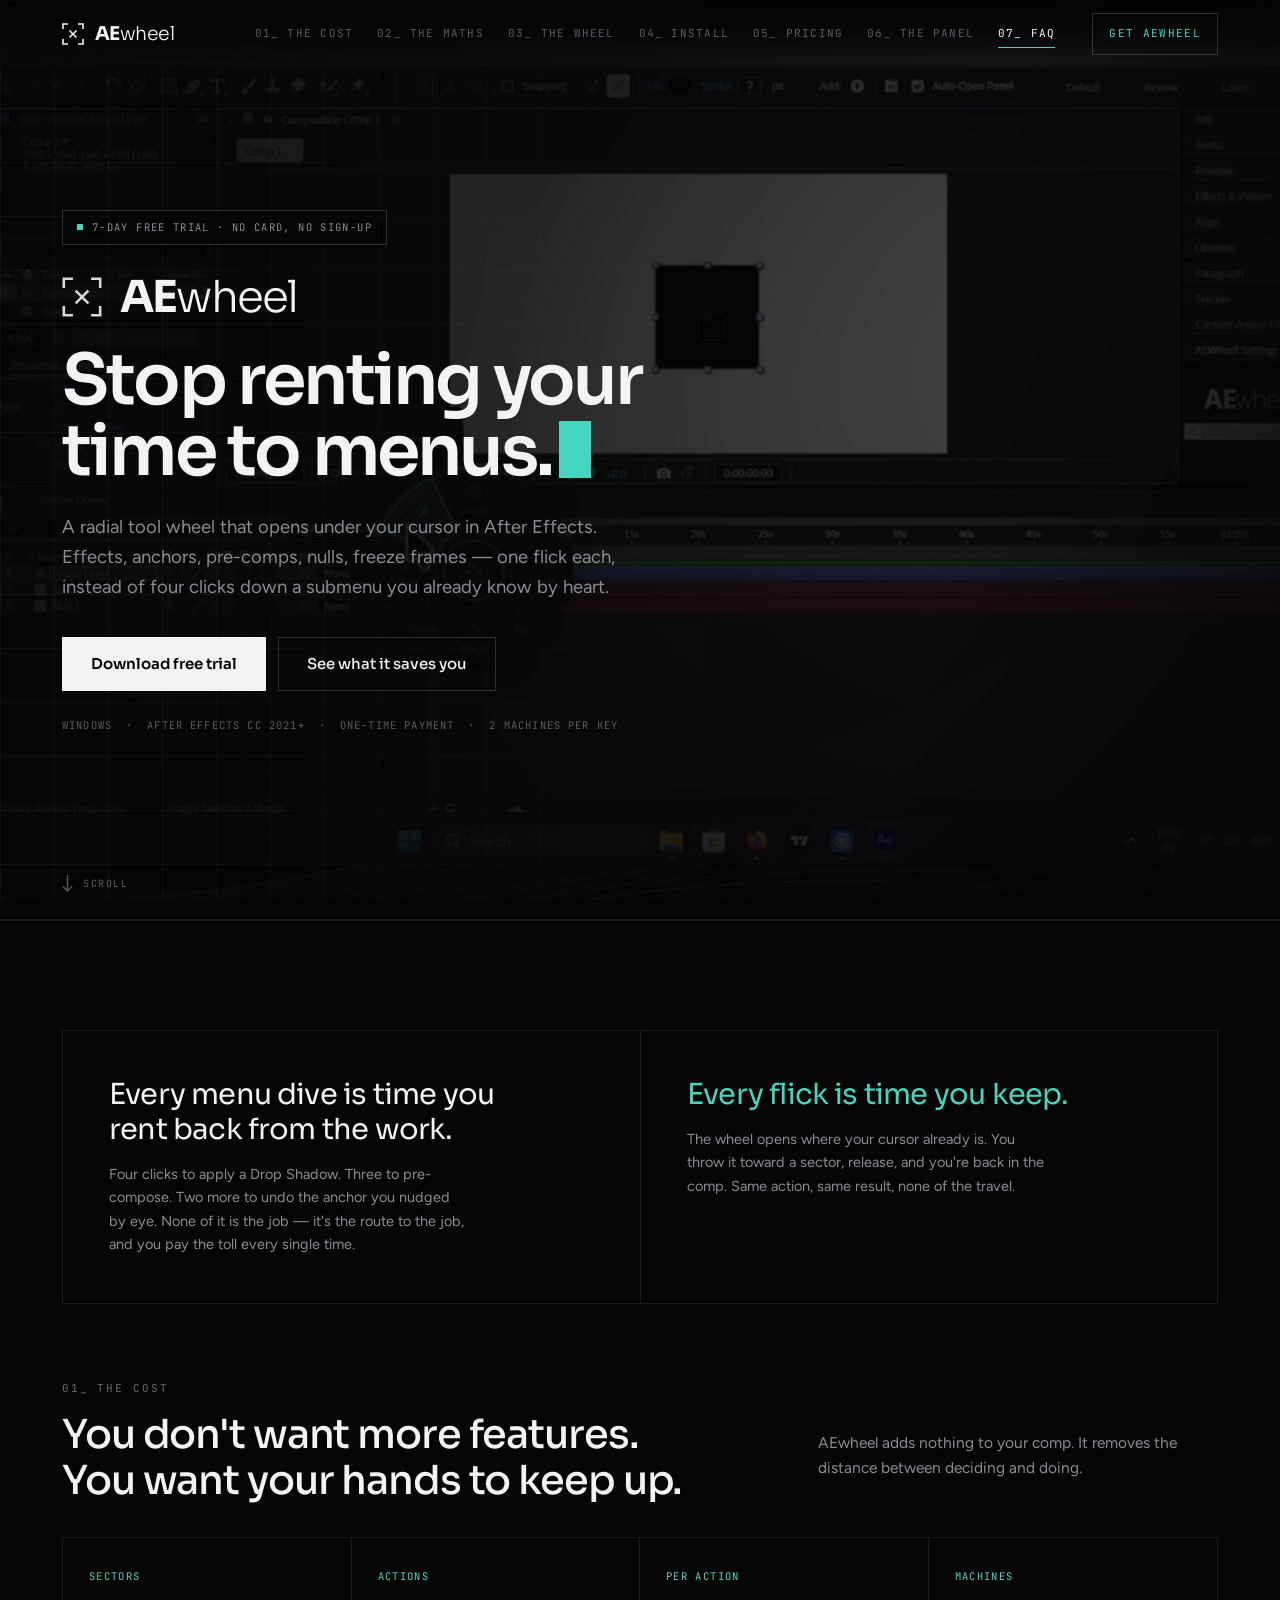
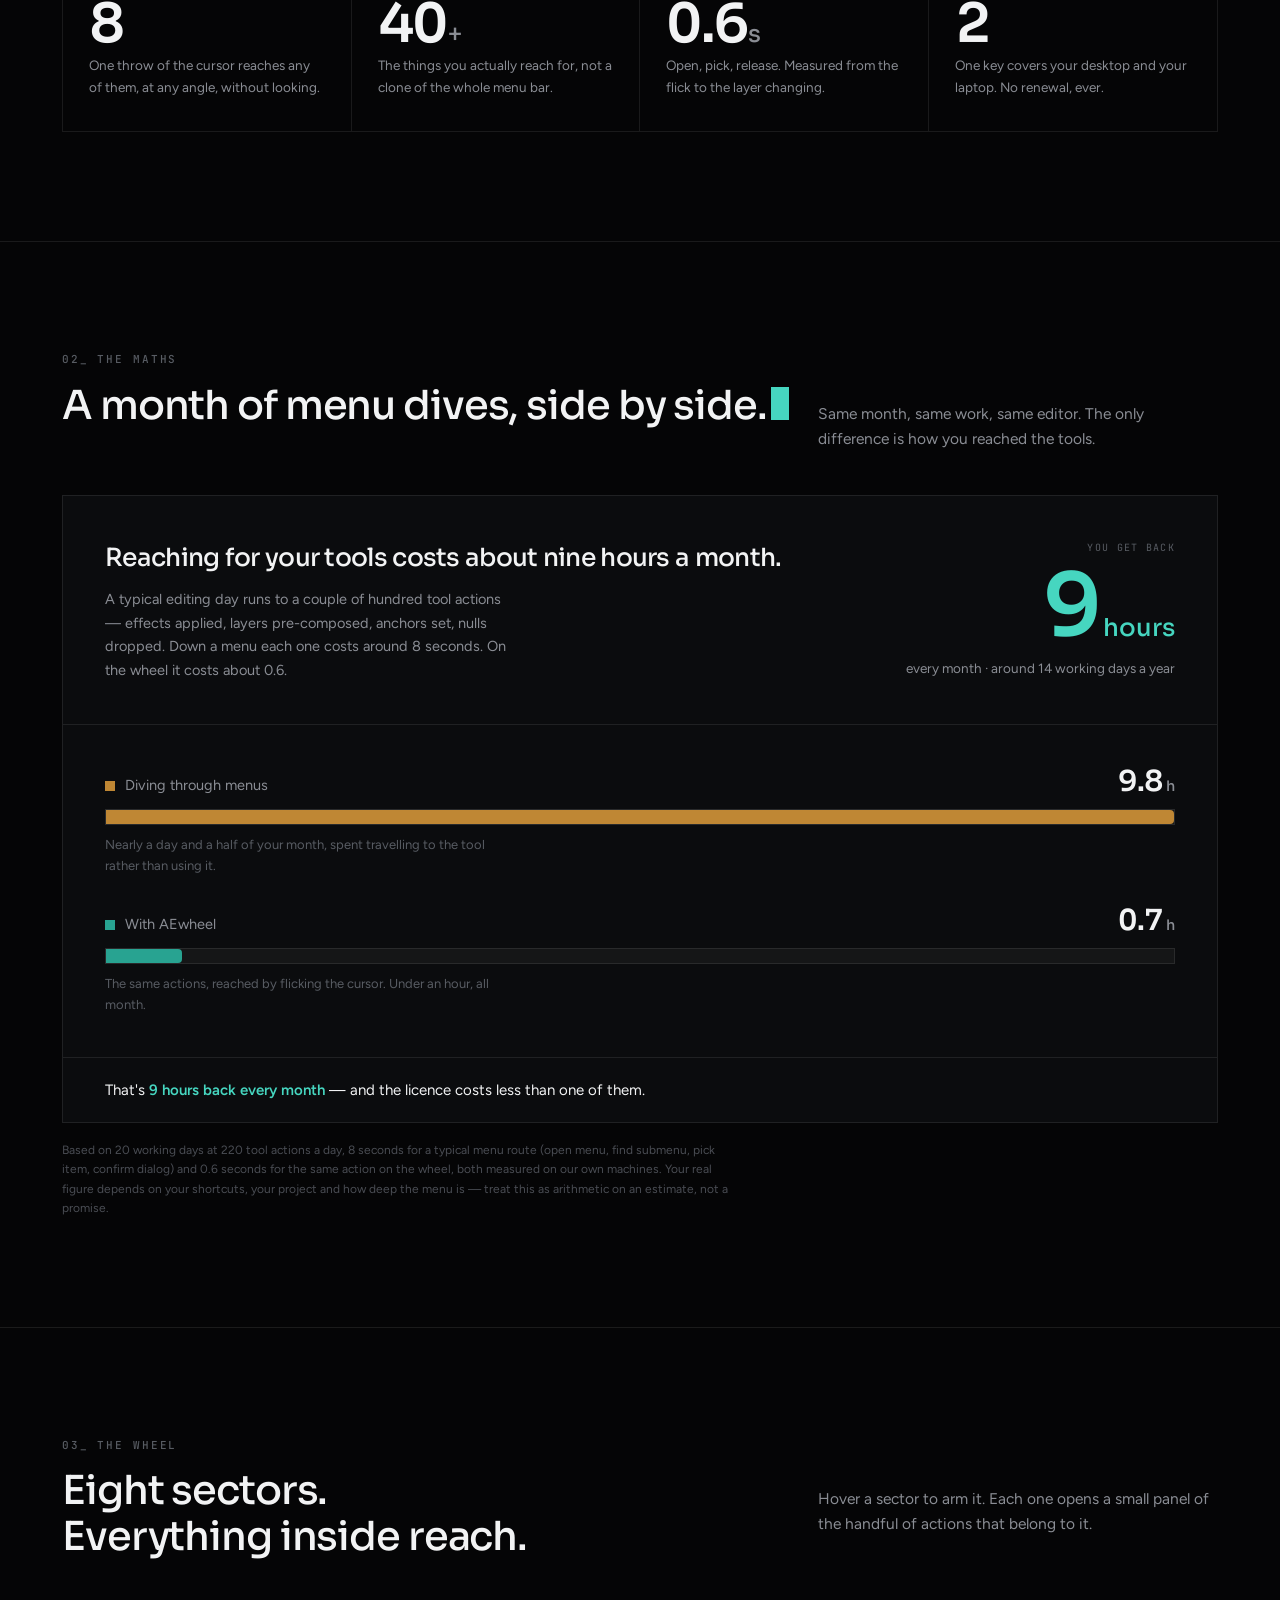
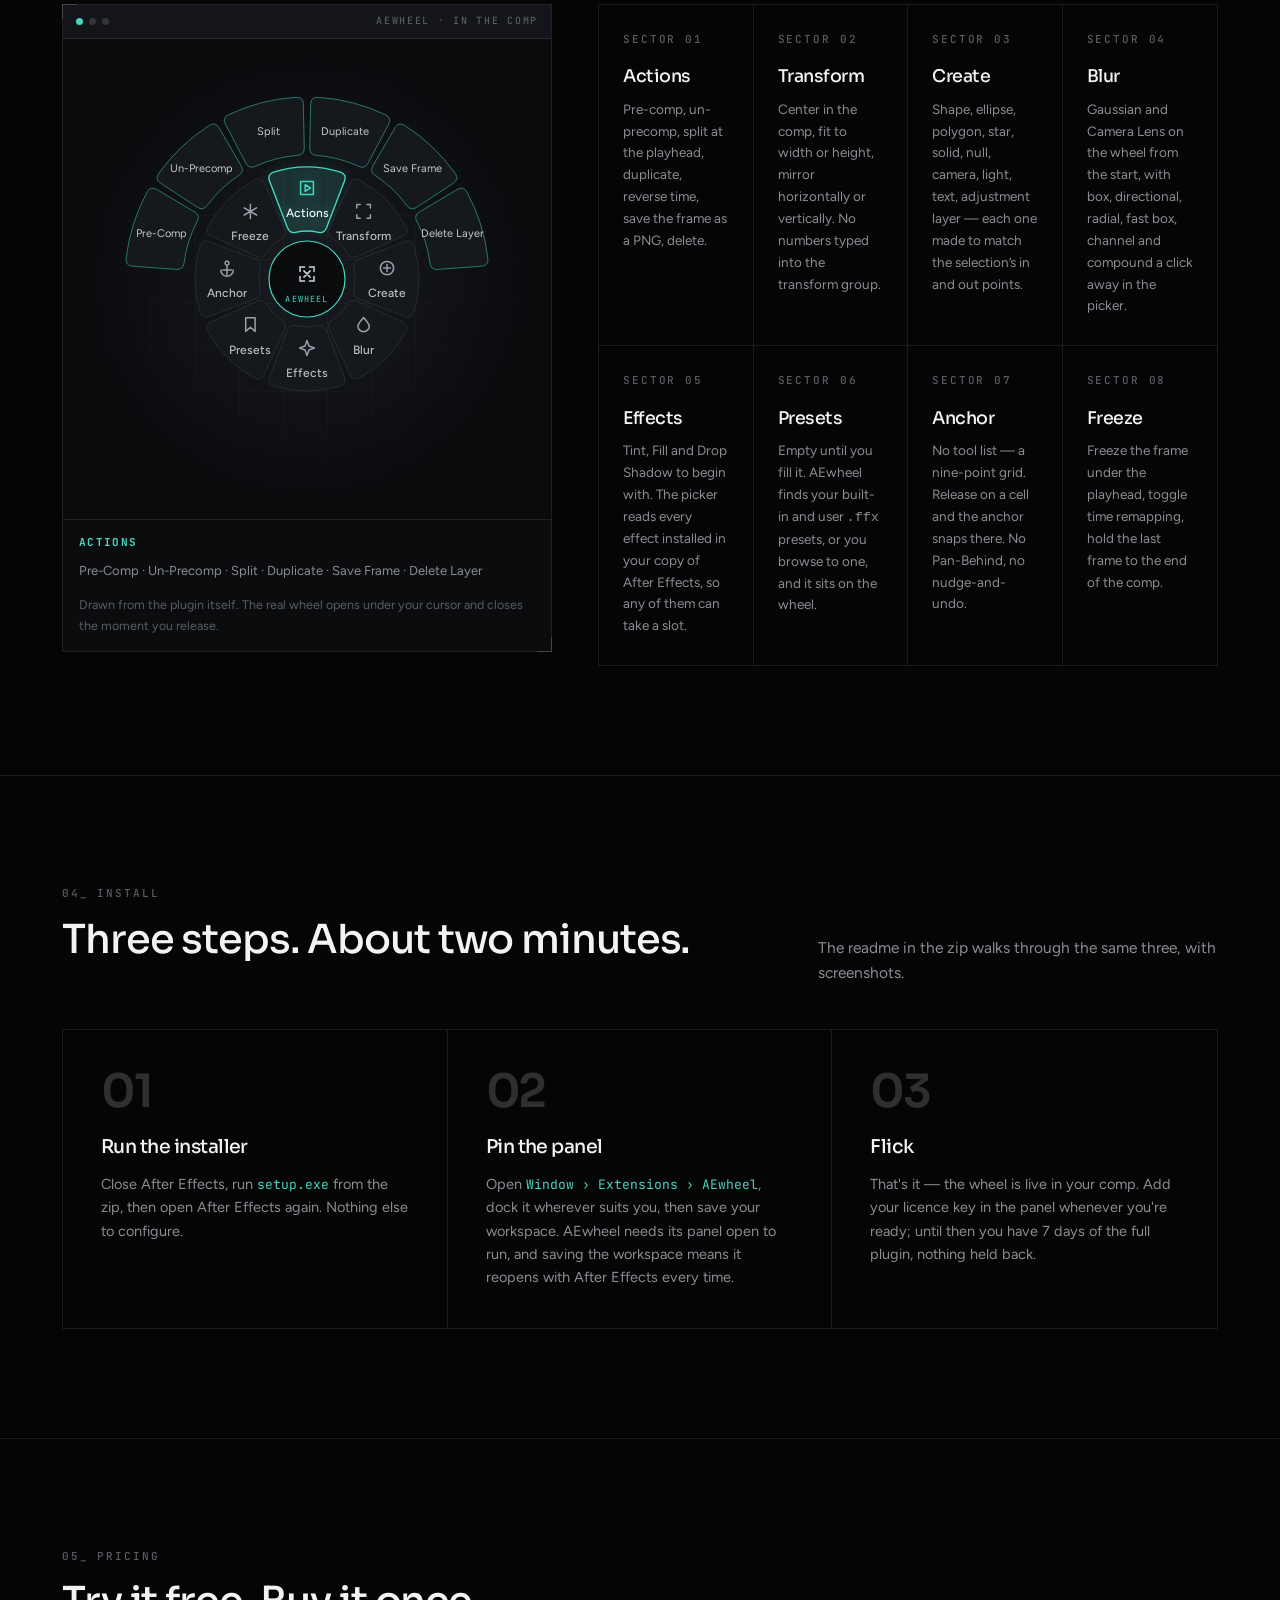
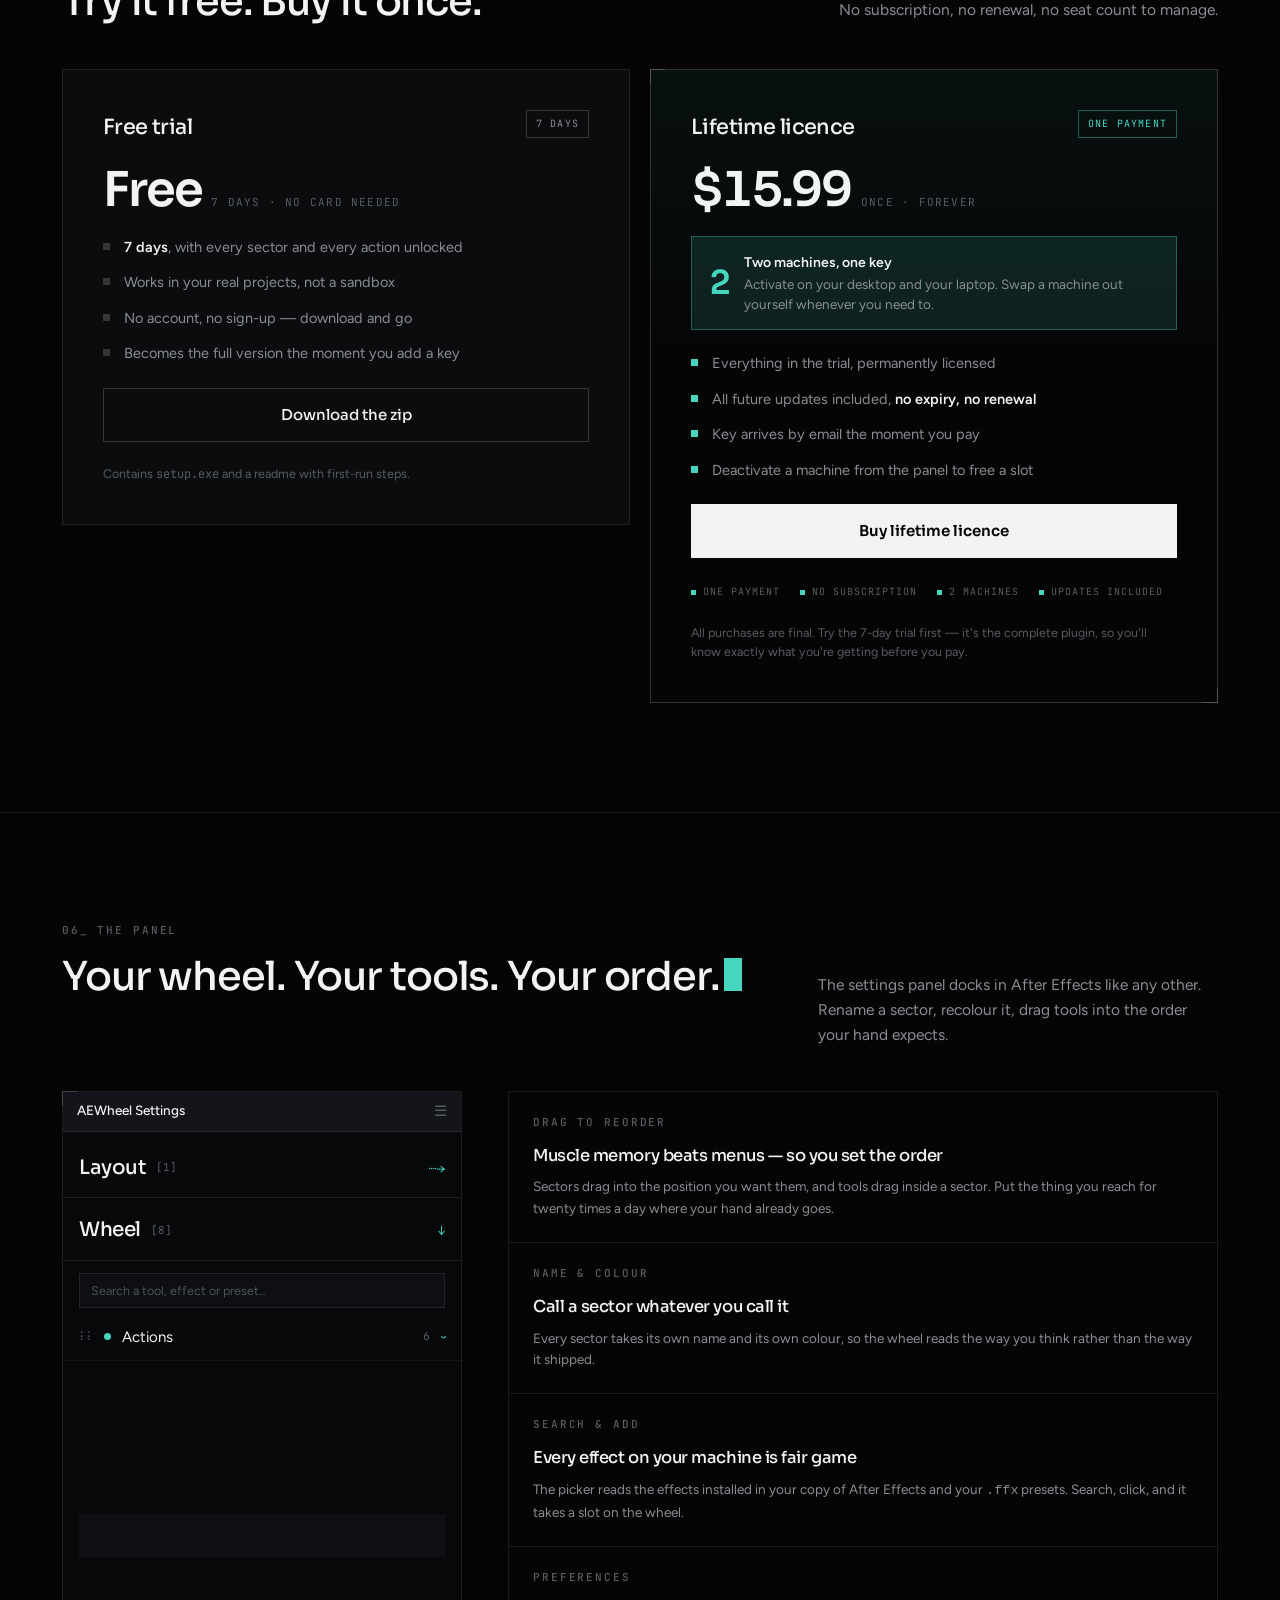
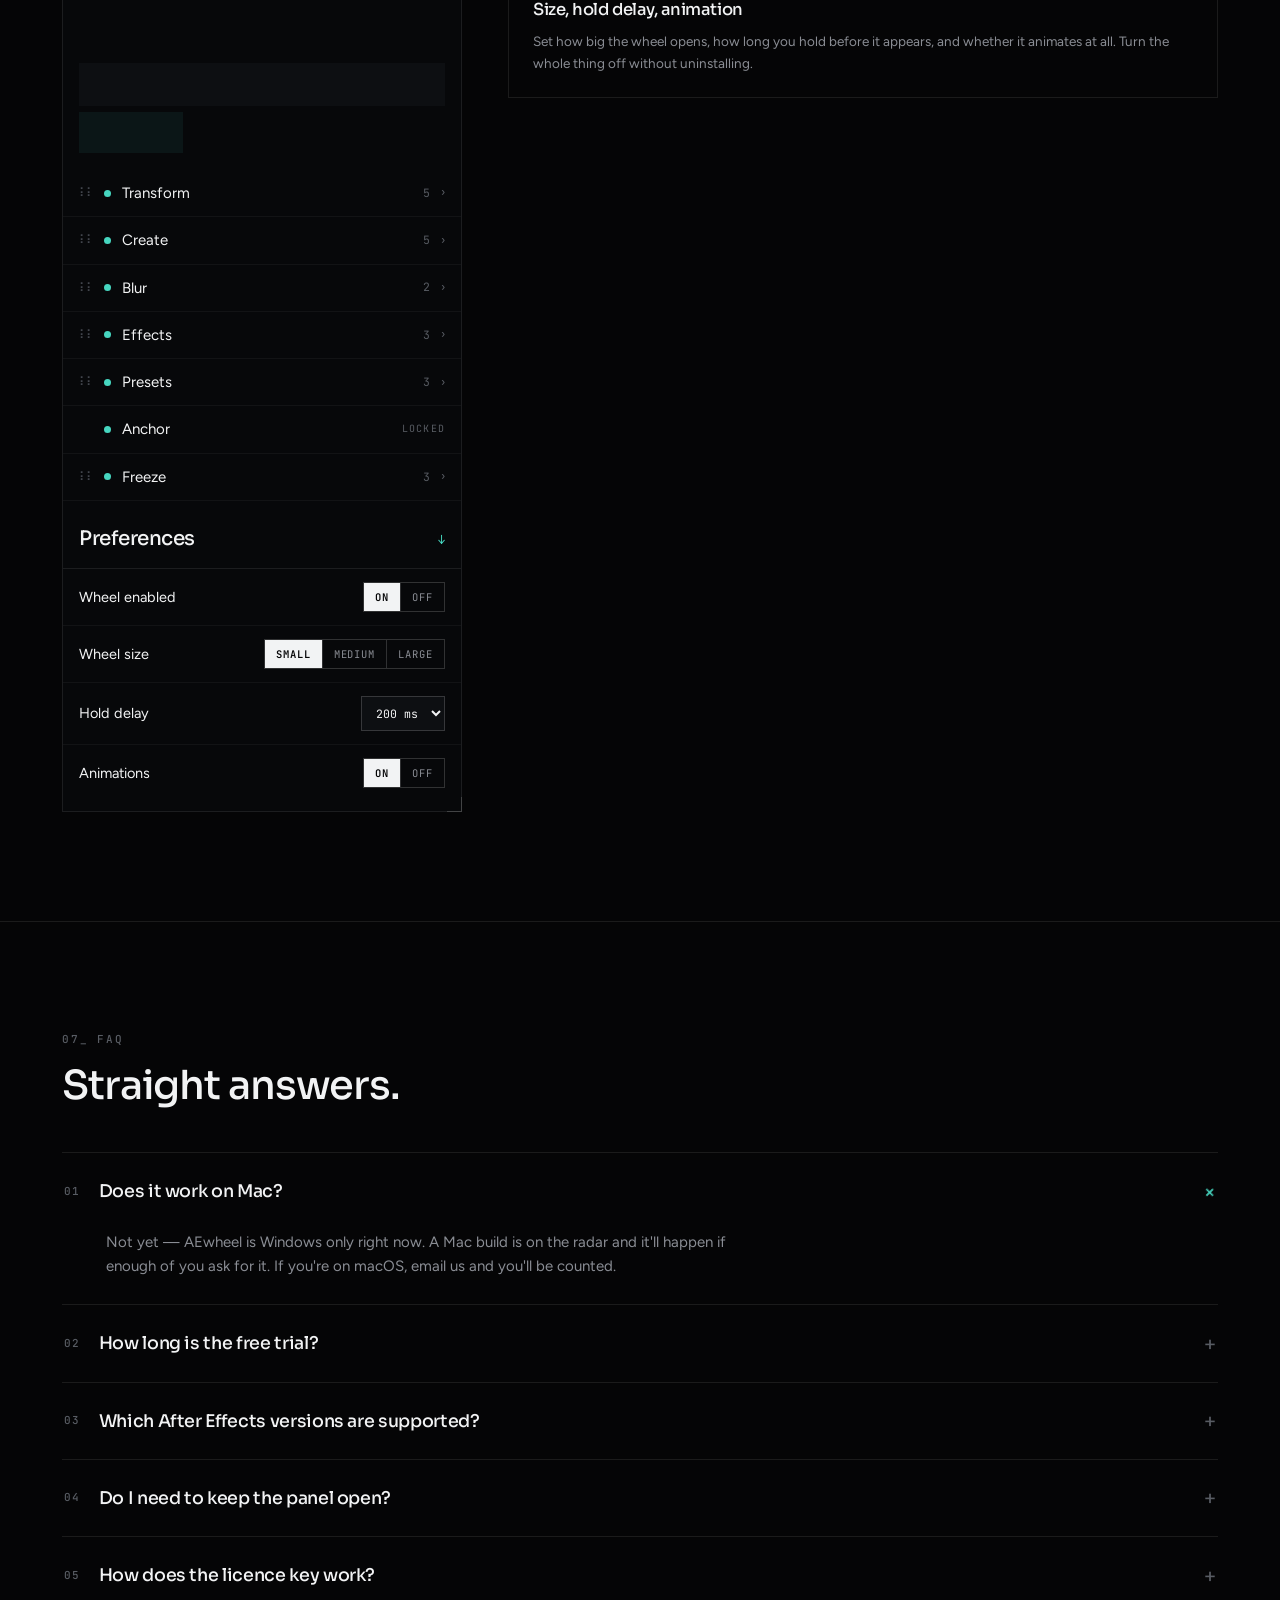
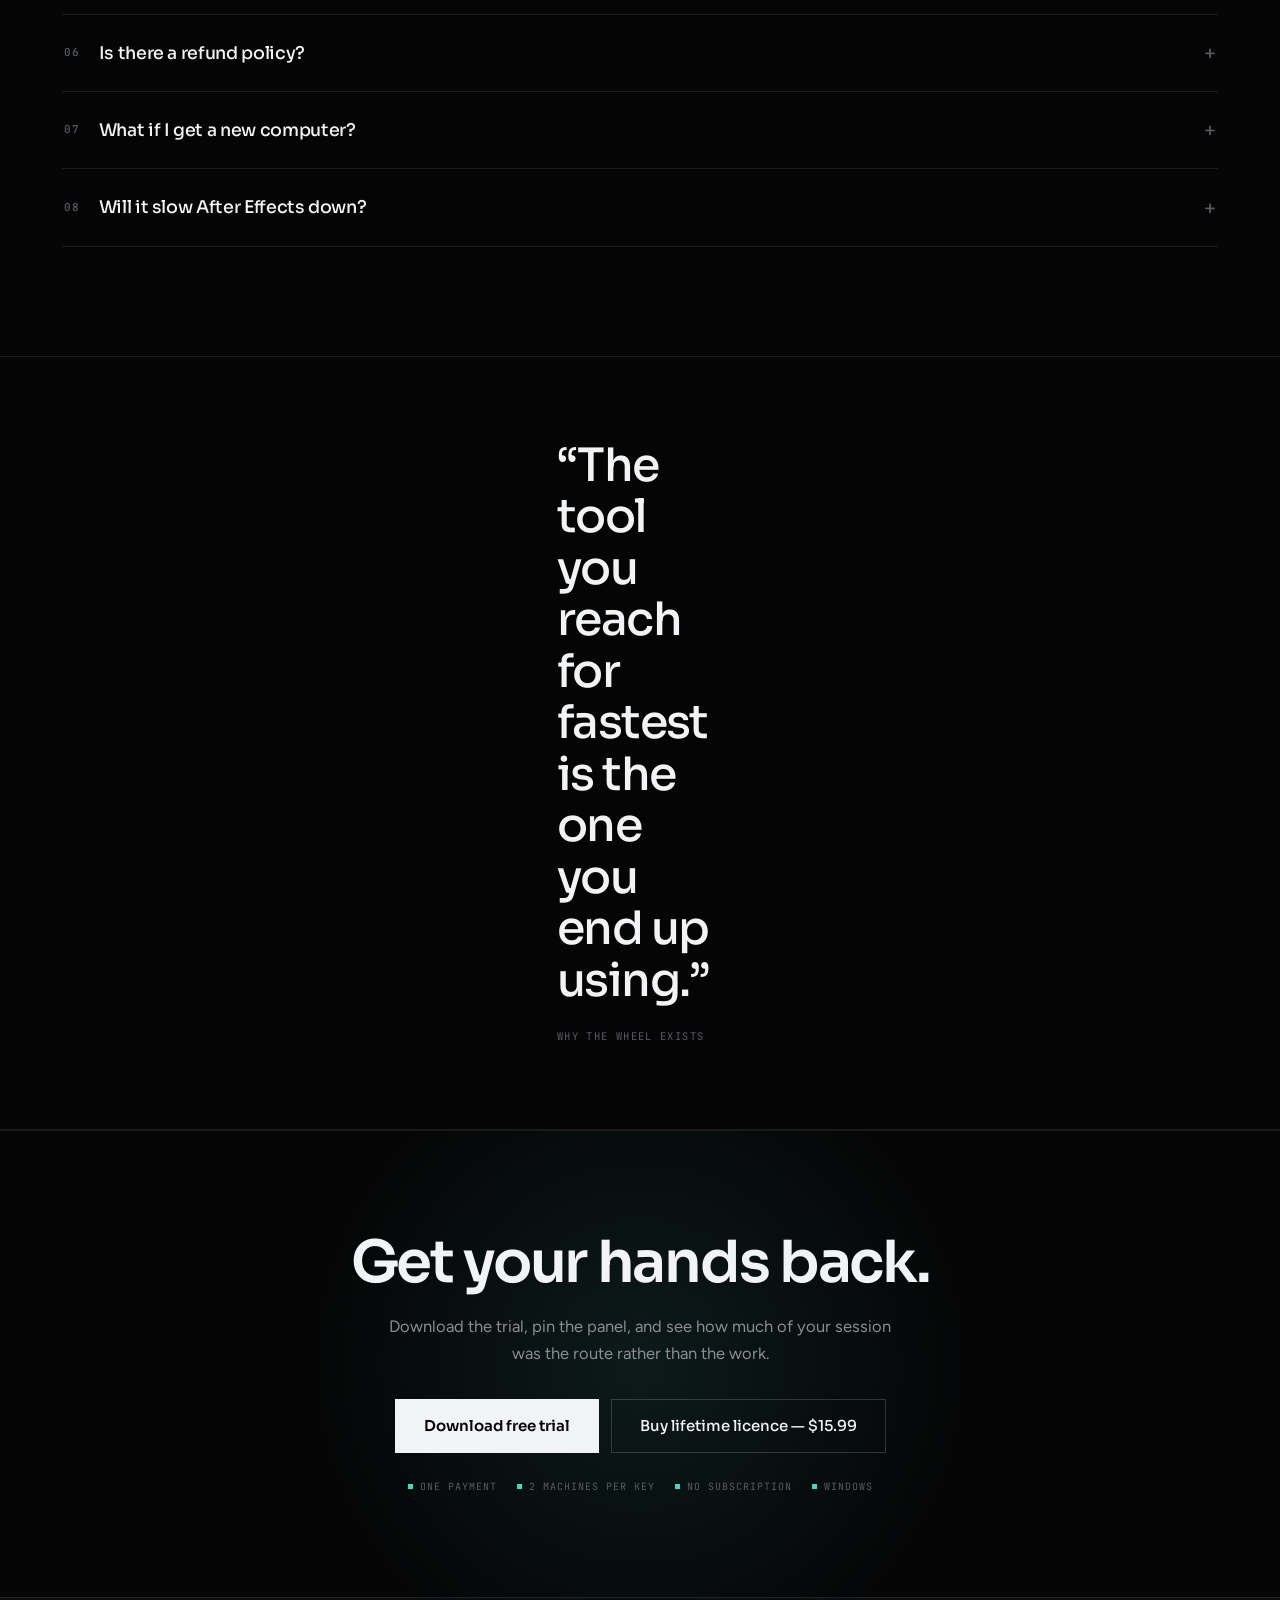
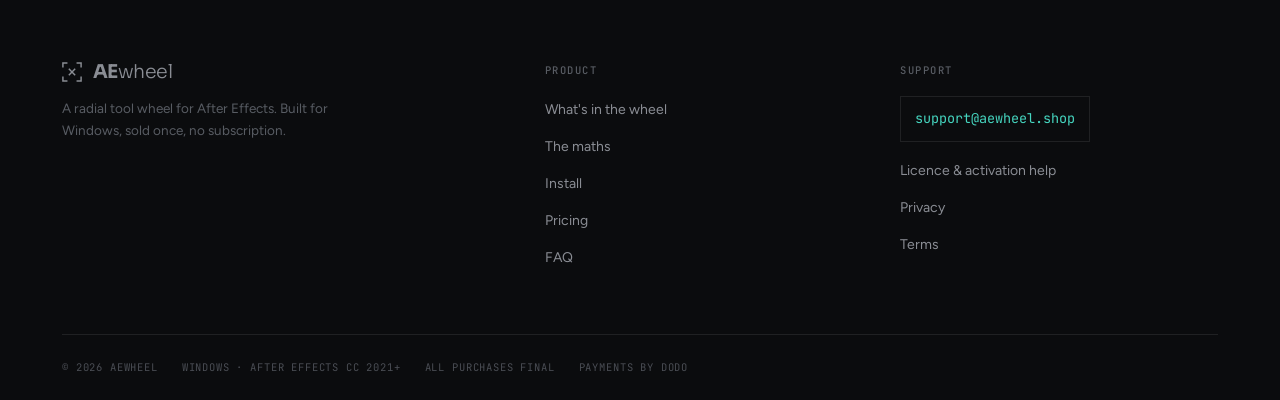
==== commit a18d8f23: "Add files via upload" ====
--- a/index.html
+++ b/index.html
@@ -698,7 +698,7 @@
       <h1 class="anim d3 cursor">Stop renting your<br>time to menus.</h1>
       <p class="hero-sub anim d4">A radial tool wheel that opens under your cursor in After Effects. Effects, anchors, pre-comps, nulls, freeze frames — one flick each, instead of four clicks down a submenu you already know by heart.</p>
       <div class="cta-row anim d5">
-        <a class="btn btn-fill" href="https://github.com/YOUR-USERNAME/aewheel/releases/latest/download/AEwheel-Setup.zip">Download free trial</a>
+        <a class="btn btn-fill" href="https://github.com/badmosh23/AEWheel/releases/latest/download/AEwheel.zip">Download free trial</a>
         <a class="btn" href="#maths">See what it saves you</a>
       </div>
       <p class="hero-meta anim d6">
@@ -895,7 +895,7 @@
           <li>No account, no sign-up — download and go</li>
           <li>Becomes the full version the moment you add a key</li>
         </ul>
-        <a class="btn" href="https://github.com/YOUR-USERNAME/aewheel/releases/latest/download/AEwheel-Setup.zip">Download the zip</a>
+        <a class="btn" href="https://github.com/badmosh23/AEWheel/releases/latest/download/AEwheel.zip">Download the zip</a>
         <p class="fine">Contains <code>setup.exe</code> and a readme with first-run steps.</p>
       </div>
       <div class="plan lead brk">
@@ -1059,7 +1059,7 @@
     <h2>Get your hands back.</h2>
     <p>Download the trial, pin the panel, and see how much of your session was the route rather than the work.</p>
     <div class="cta-row">
-      <a class="btn btn-fill" href="https://github.com/YOUR-USERNAME/aewheel/releases/latest/download/AEwheel-Setup.zip">Download free trial</a>
+      <a class="btn btn-fill" href="https://github.com/badmosh23/AEWheel/releases/latest/download/AEwheel.zip">Download free trial</a>
       <a class="btn" href="https://dodo.pe/s3yraqesmzd">Buy lifetime licence — $15.99</a>
     </div>
     <div class="trust" style="justify-content:center;margin-top:26px">
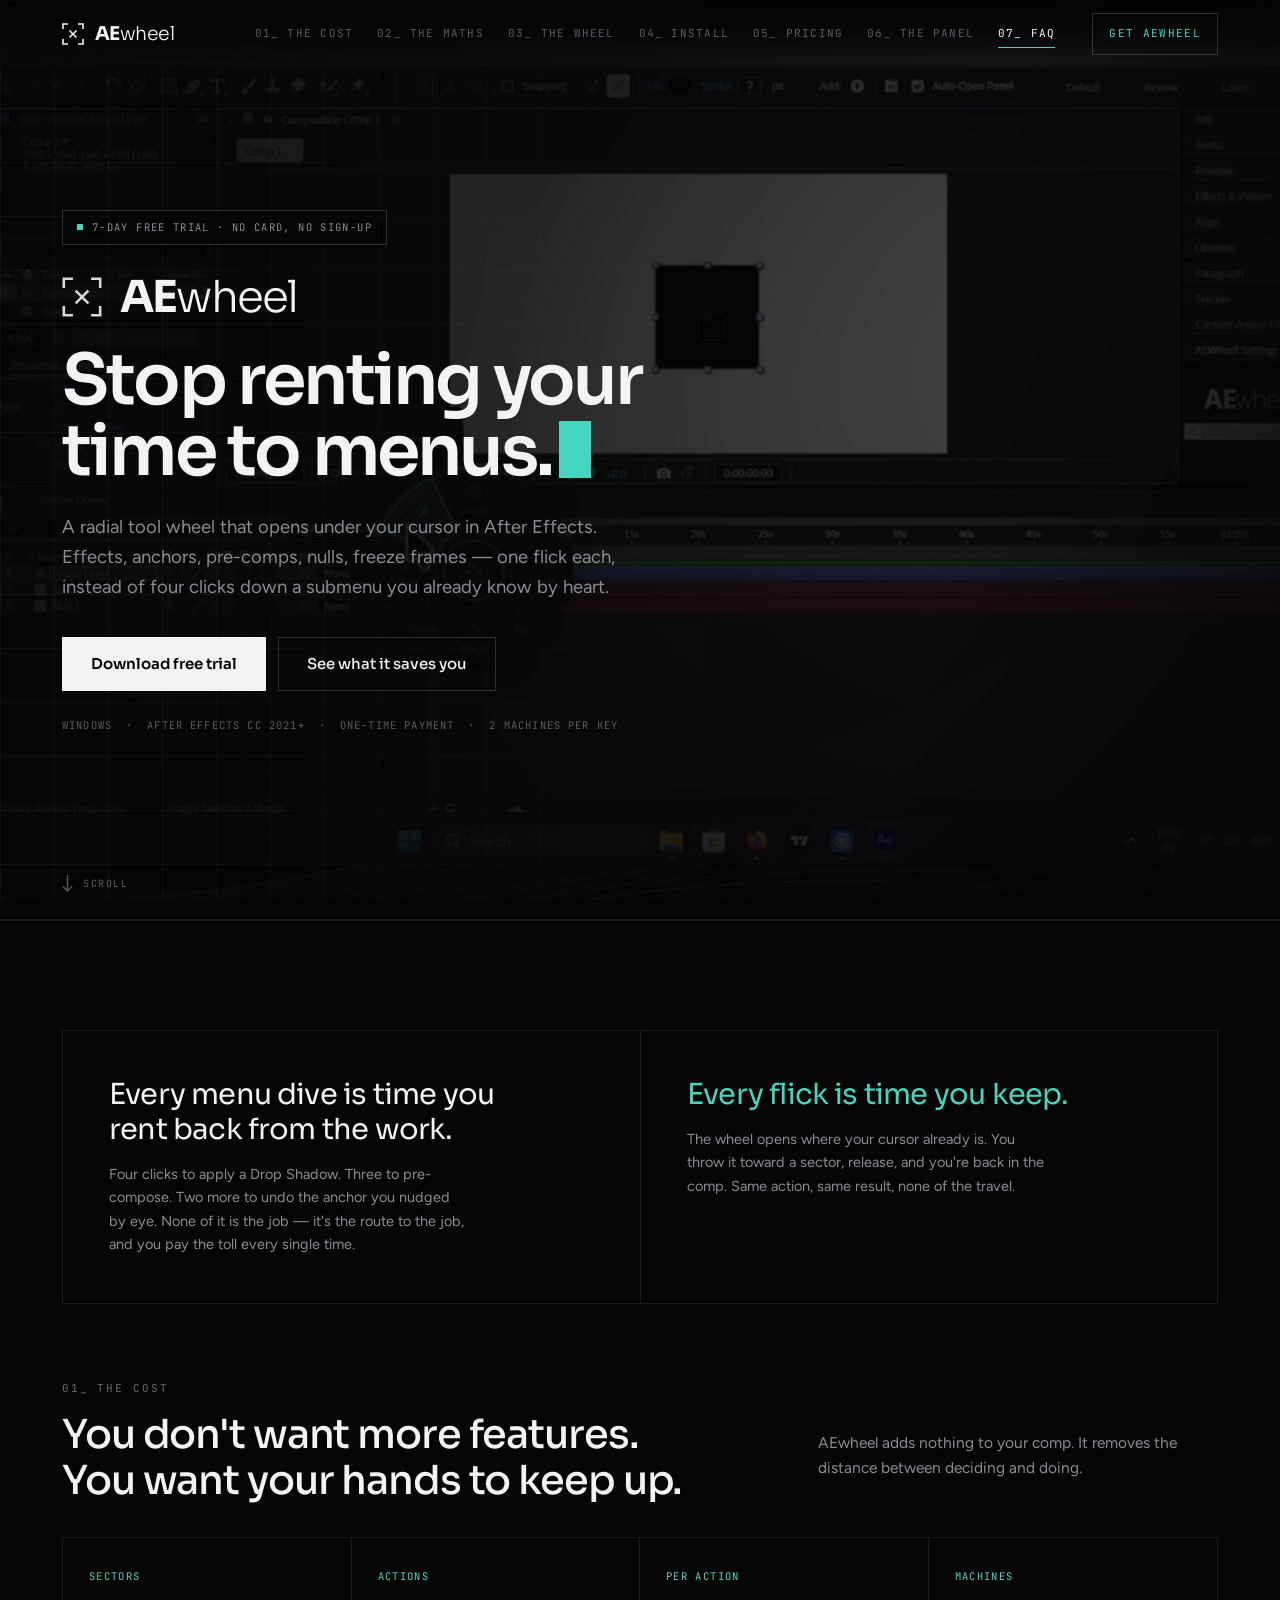
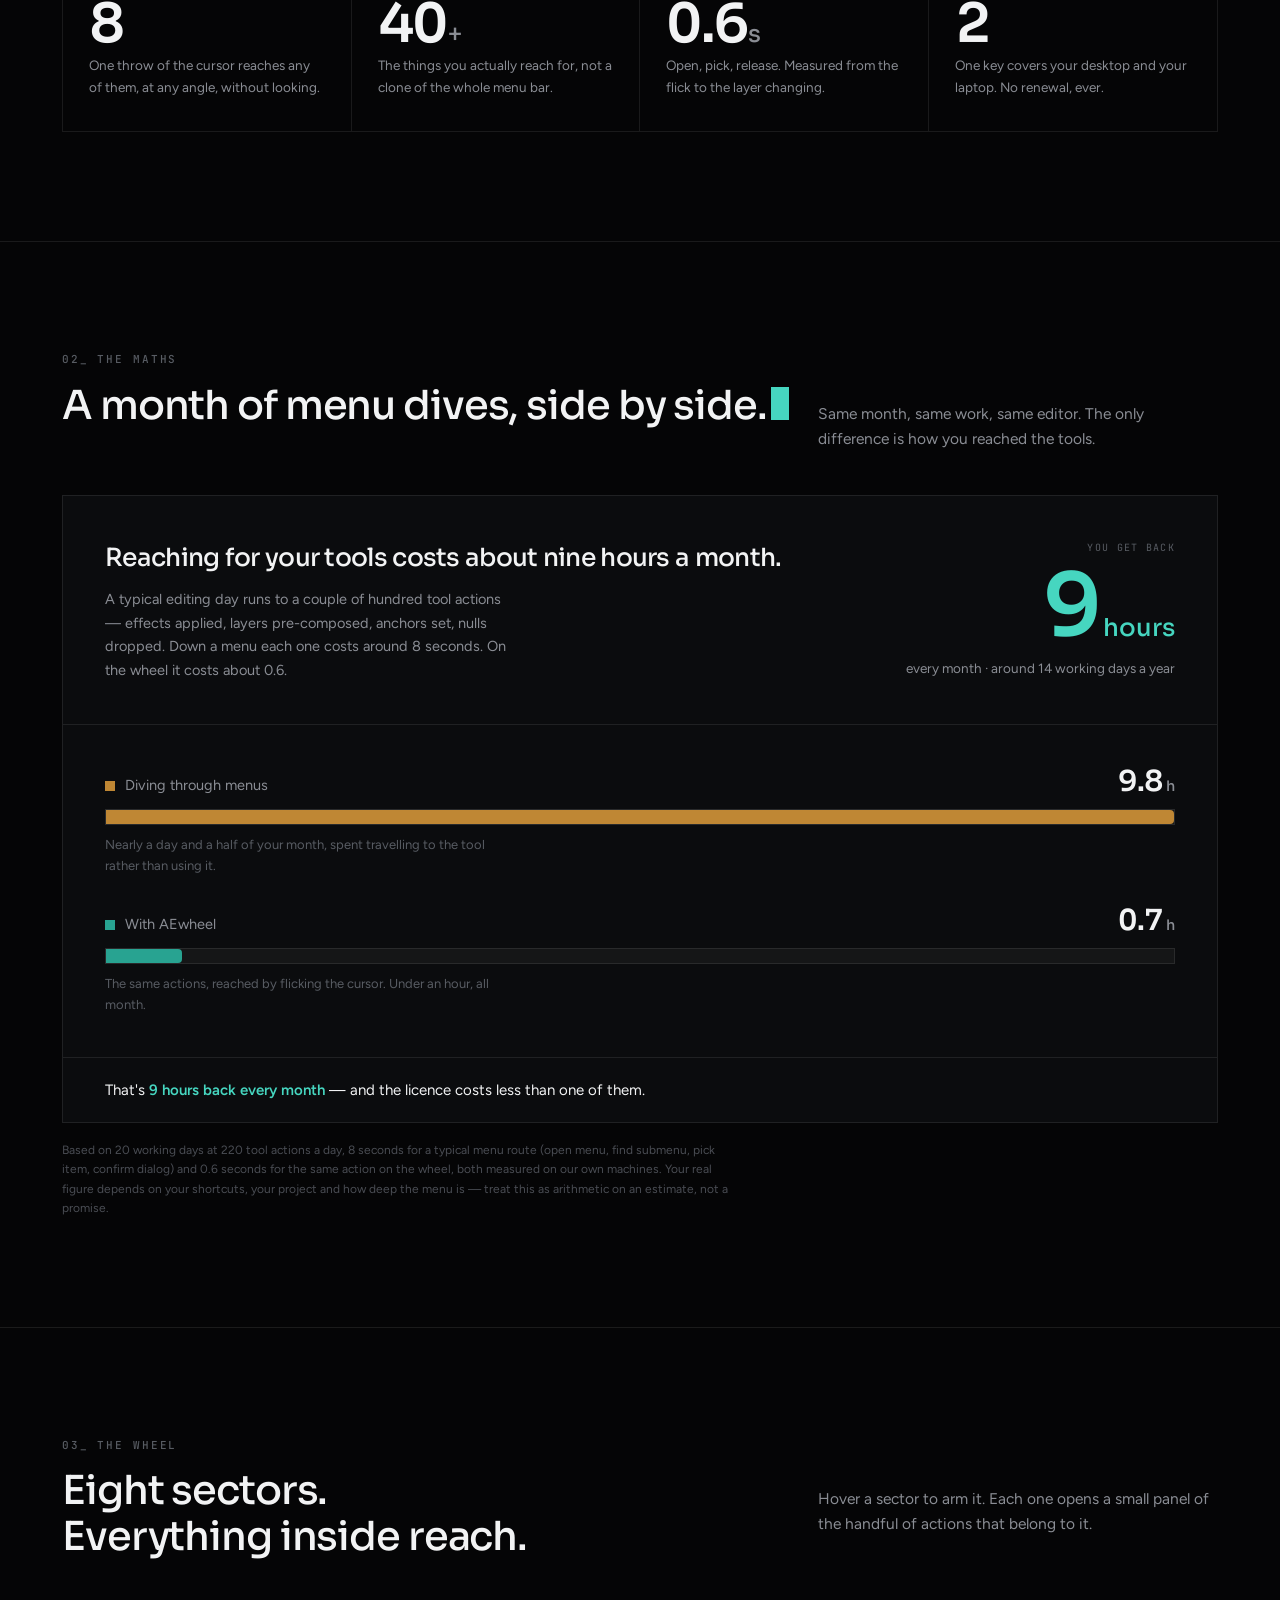
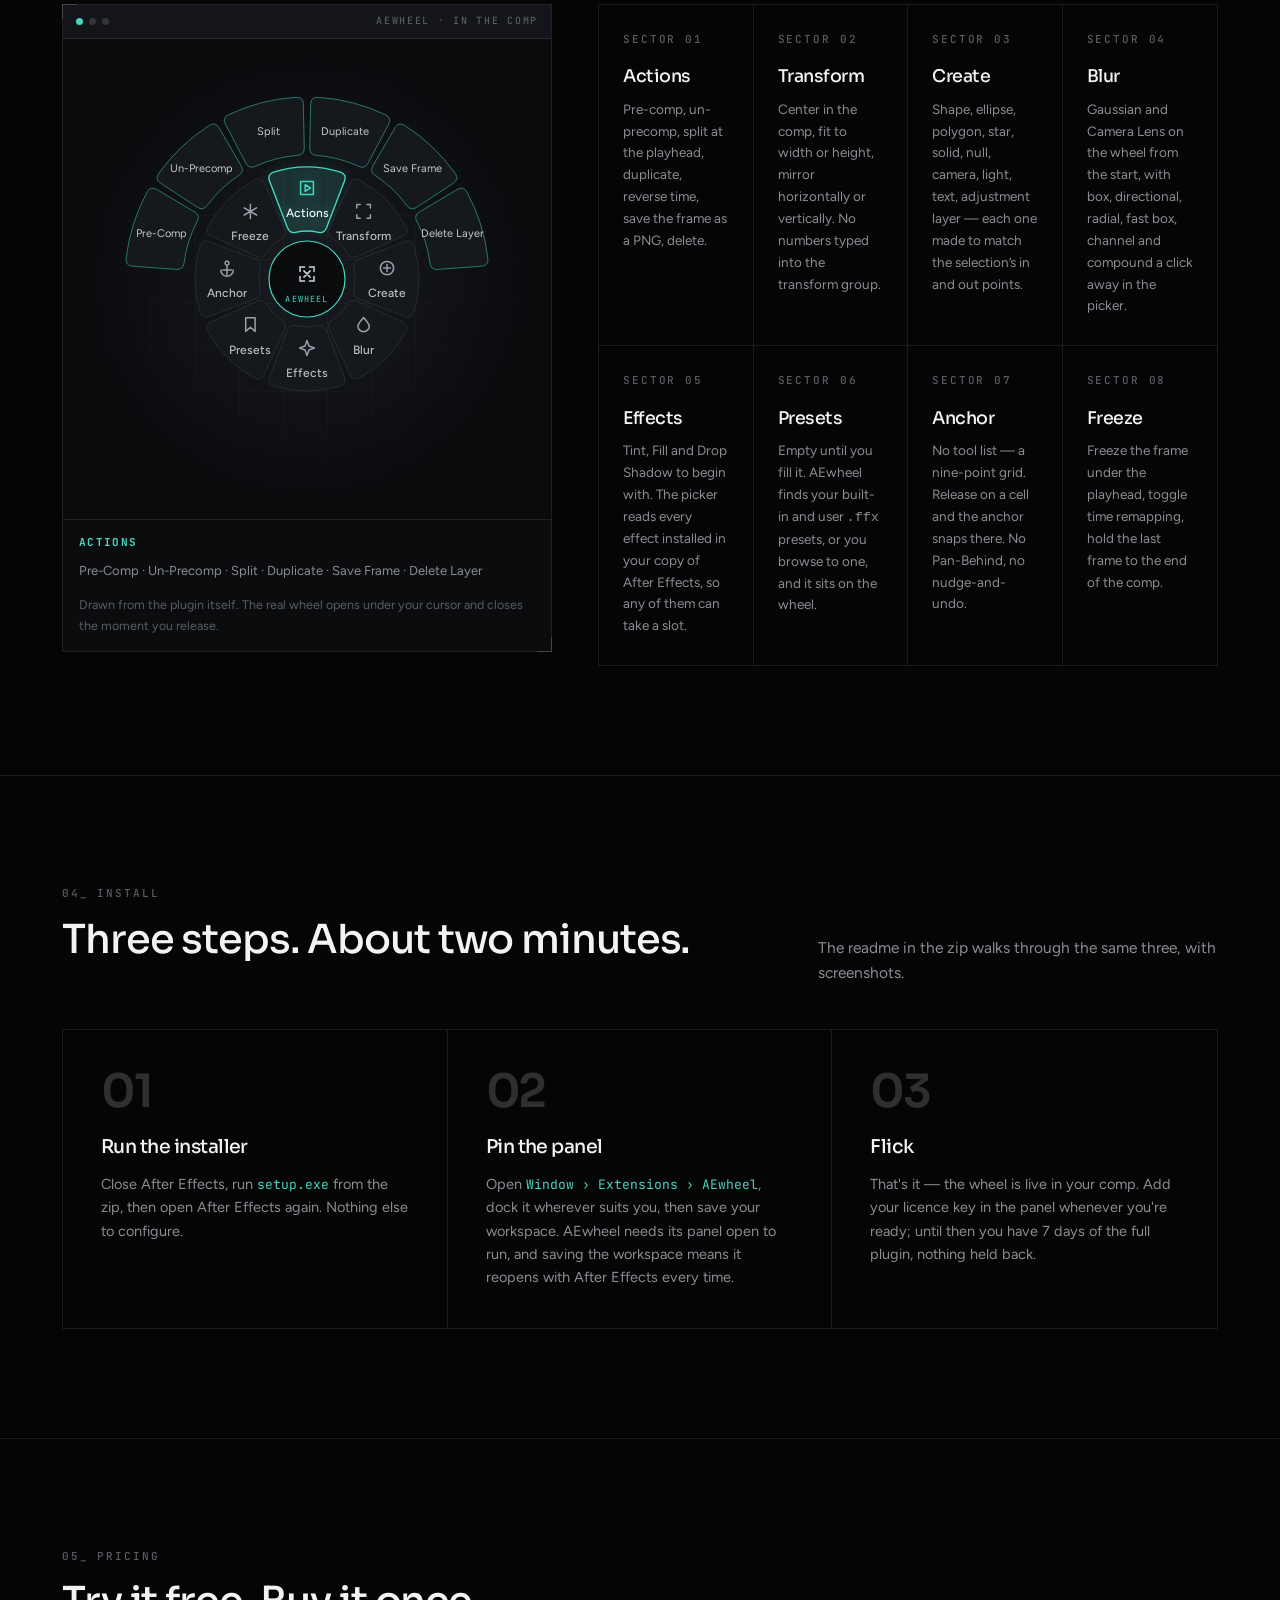
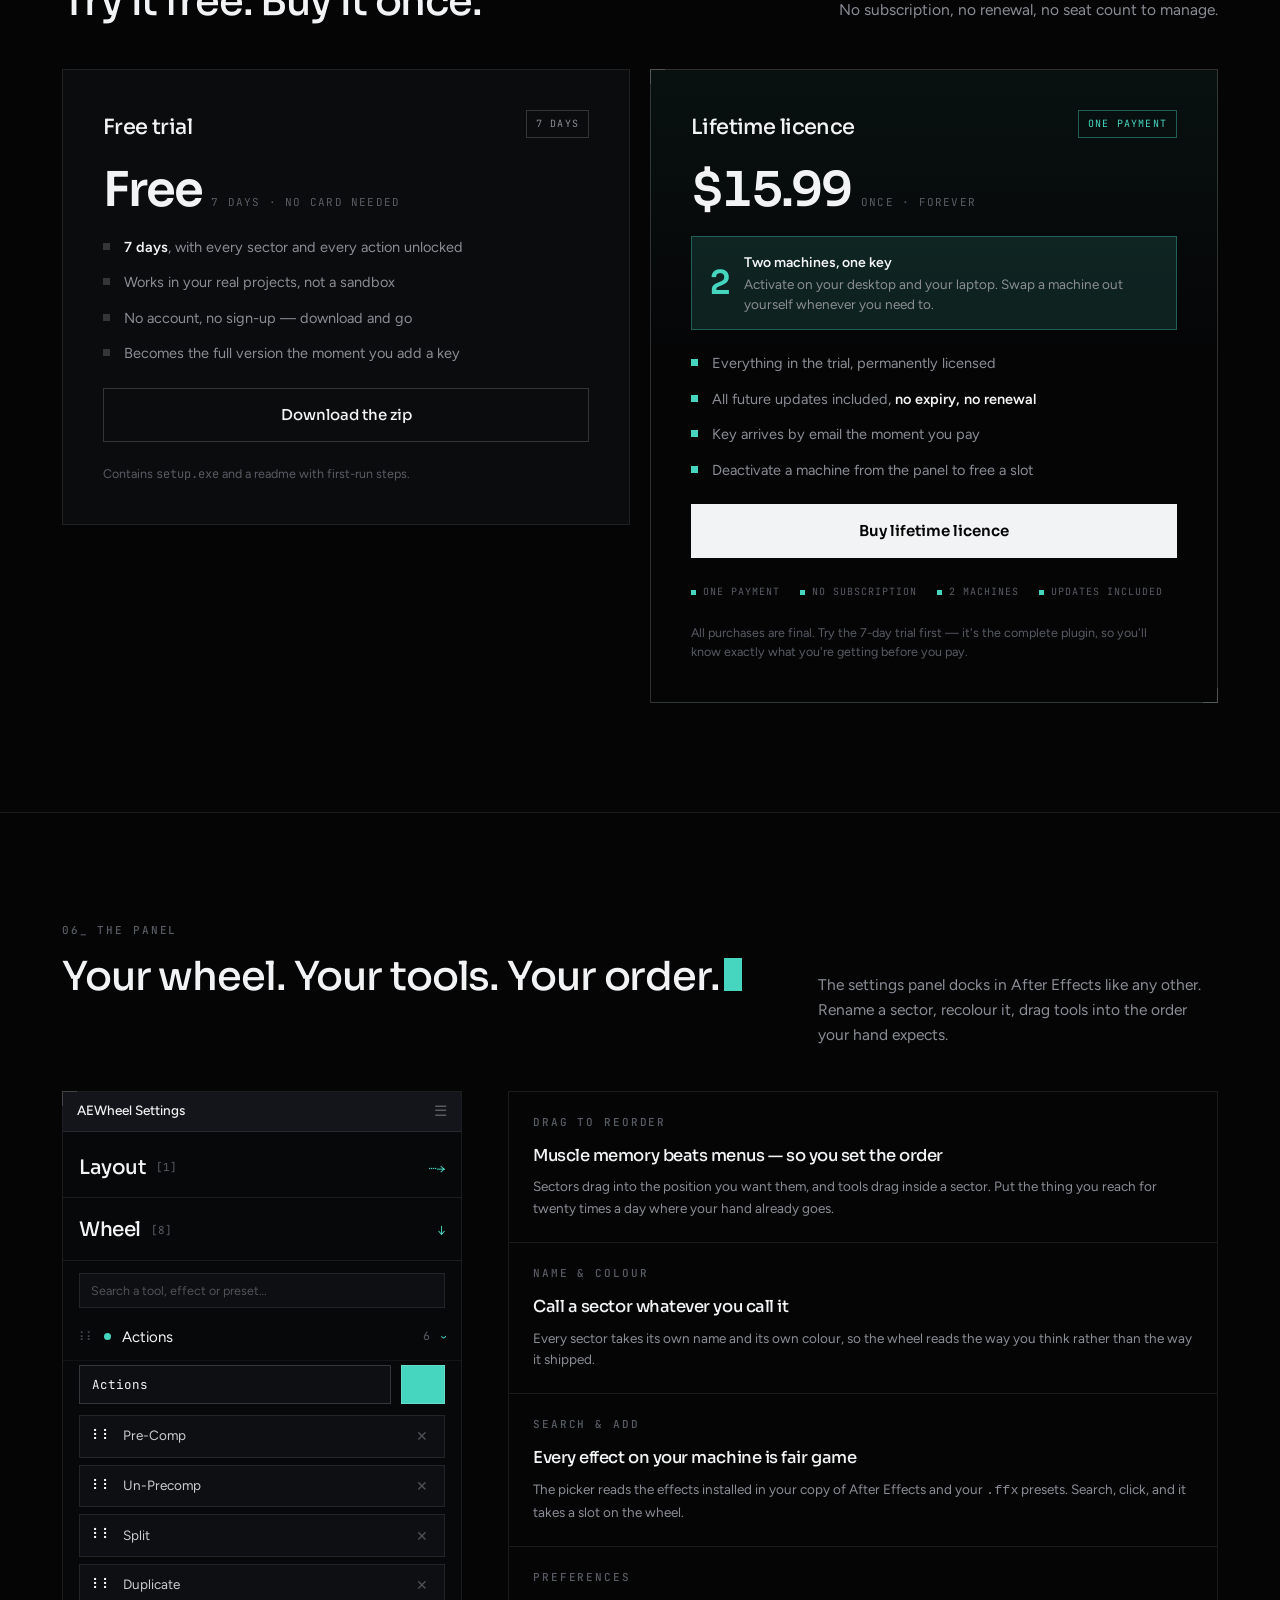
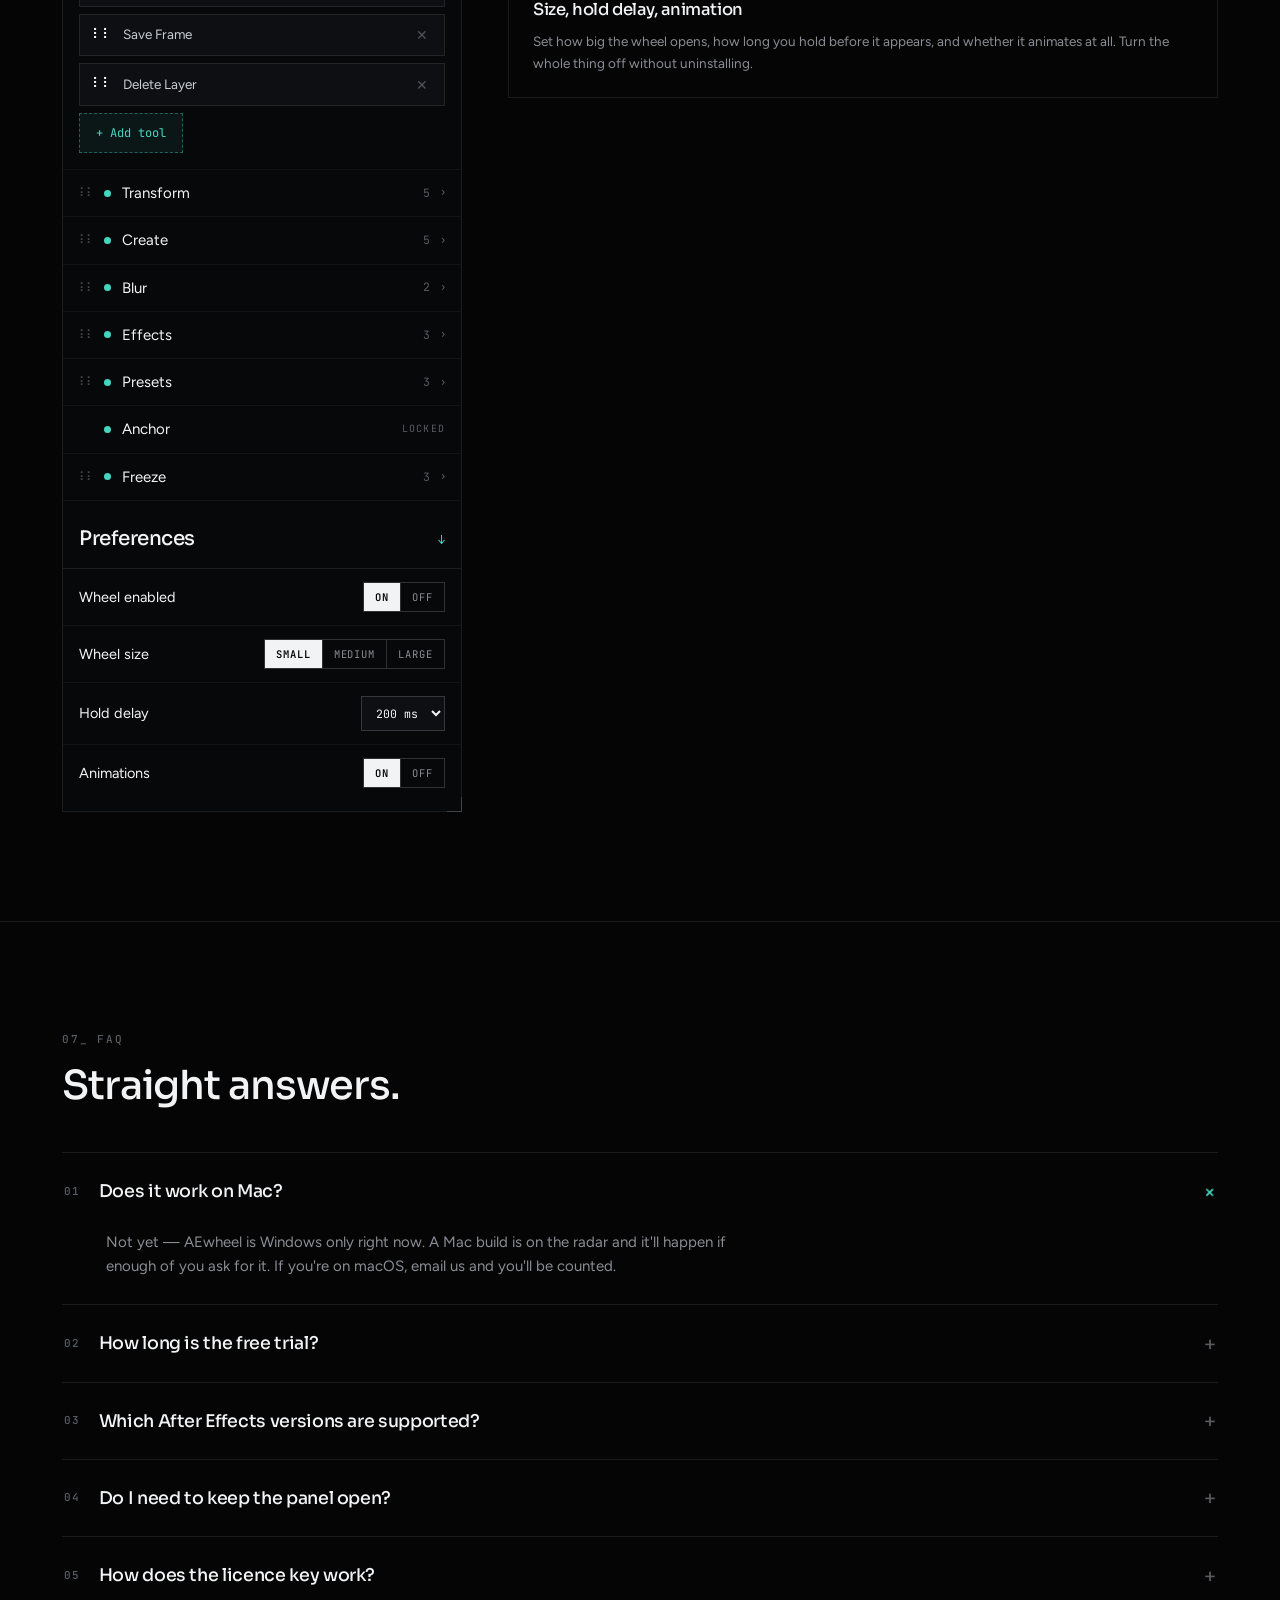
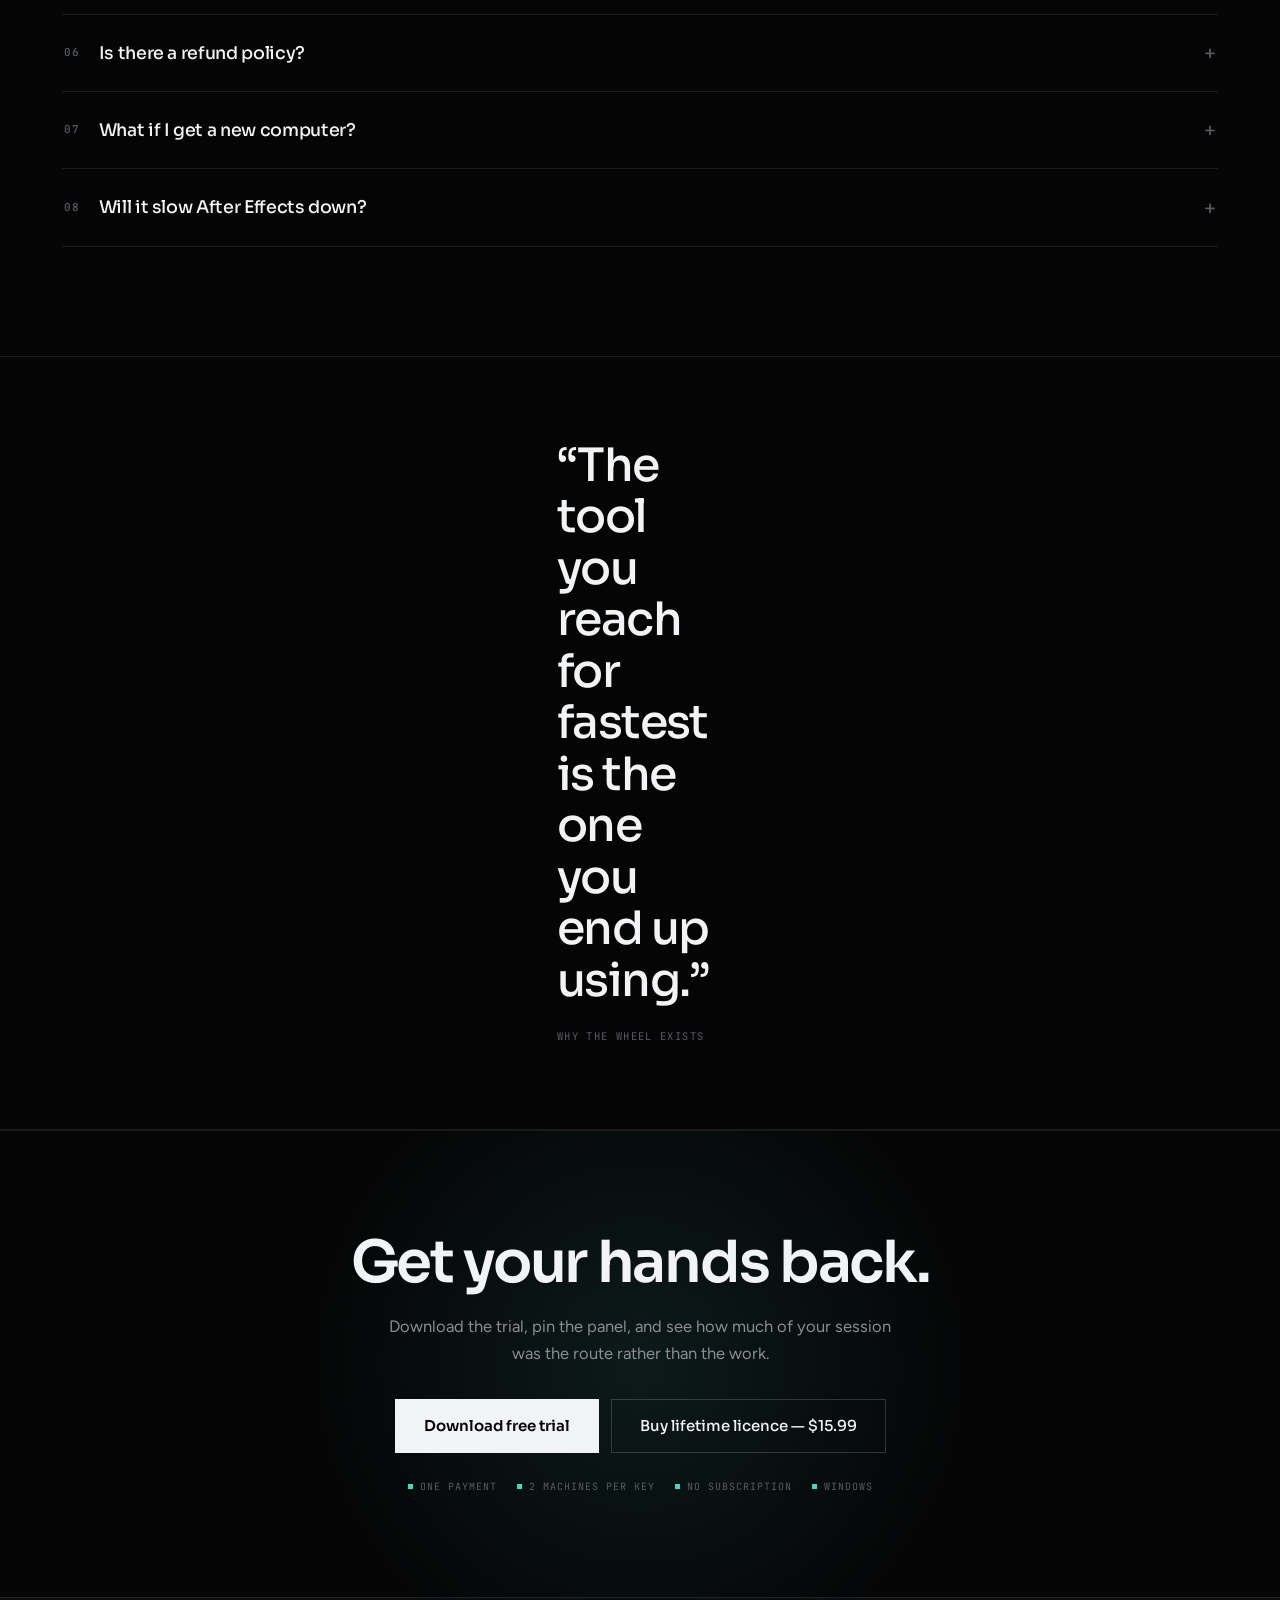
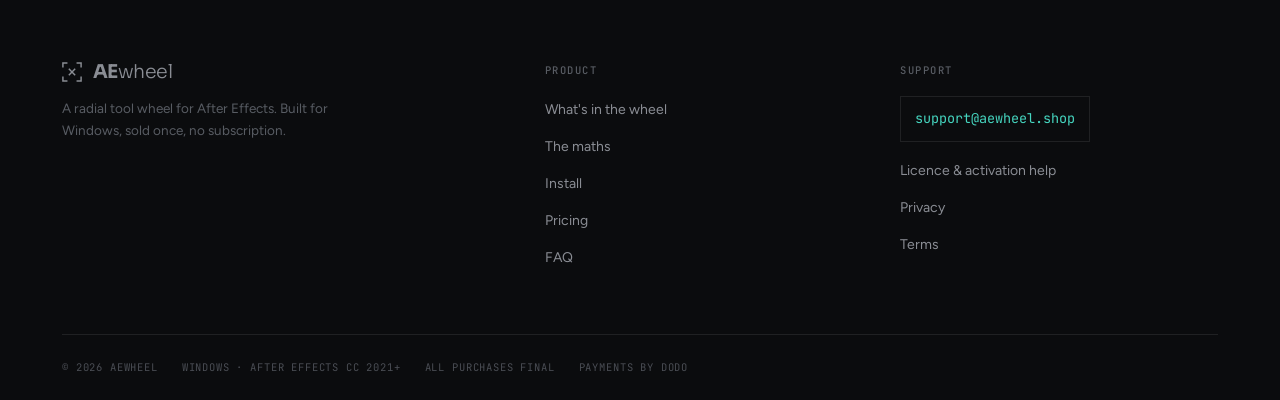
==== commit a5f226fd: "Add files via upload" ====
--- a/index.html
+++ b/index.html
@@ -698,7 +698,7 @@
       <h1 class="anim d3 cursor">Stop renting your<br>time to menus.</h1>
       <p class="hero-sub anim d4">A radial tool wheel that opens under your cursor in After Effects. Effects, anchors, pre-comps, nulls, freeze frames — one flick each, instead of four clicks down a submenu you already know by heart.</p>
       <div class="cta-row anim d5">
-        <a class="btn btn-fill" href="https://github.com/badmosh23/AEWheel/releases/latest/download/AEwheel.zip">Download free trial</a>
+        <a class="btn btn-fill" href="AEwheel.zip" download>Download free trial</a>
         <a class="btn" href="#maths">See what it saves you</a>
       </div>
       <p class="hero-meta anim d6">
@@ -895,7 +895,7 @@
           <li>No account, no sign-up — download and go</li>
           <li>Becomes the full version the moment you add a key</li>
         </ul>
-        <a class="btn" href="https://github.com/badmosh23/AEWheel/releases/latest/download/AEwheel.zip">Download the zip</a>
+        <a class="btn" href="AEwheel.zip" download>Download the zip</a>
         <p class="fine">Contains <code>setup.exe</code> and a readme with first-run steps.</p>
       </div>
       <div class="plan lead brk">
@@ -1059,7 +1059,7 @@
     <h2>Get your hands back.</h2>
     <p>Download the trial, pin the panel, and see how much of your session was the route rather than the work.</p>
     <div class="cta-row">
-      <a class="btn btn-fill" href="https://github.com/badmosh23/AEWheel/releases/latest/download/AEwheel.zip">Download free trial</a>
+      <a class="btn btn-fill" href="AEwheel.zip" download>Download free trial</a>
       <a class="btn" href="https://dodo.pe/s3yraqesmzd">Buy lifetime licence — $15.99</a>
     </div>
     <div class="trust" style="justify-content:center;margin-top:26px">
